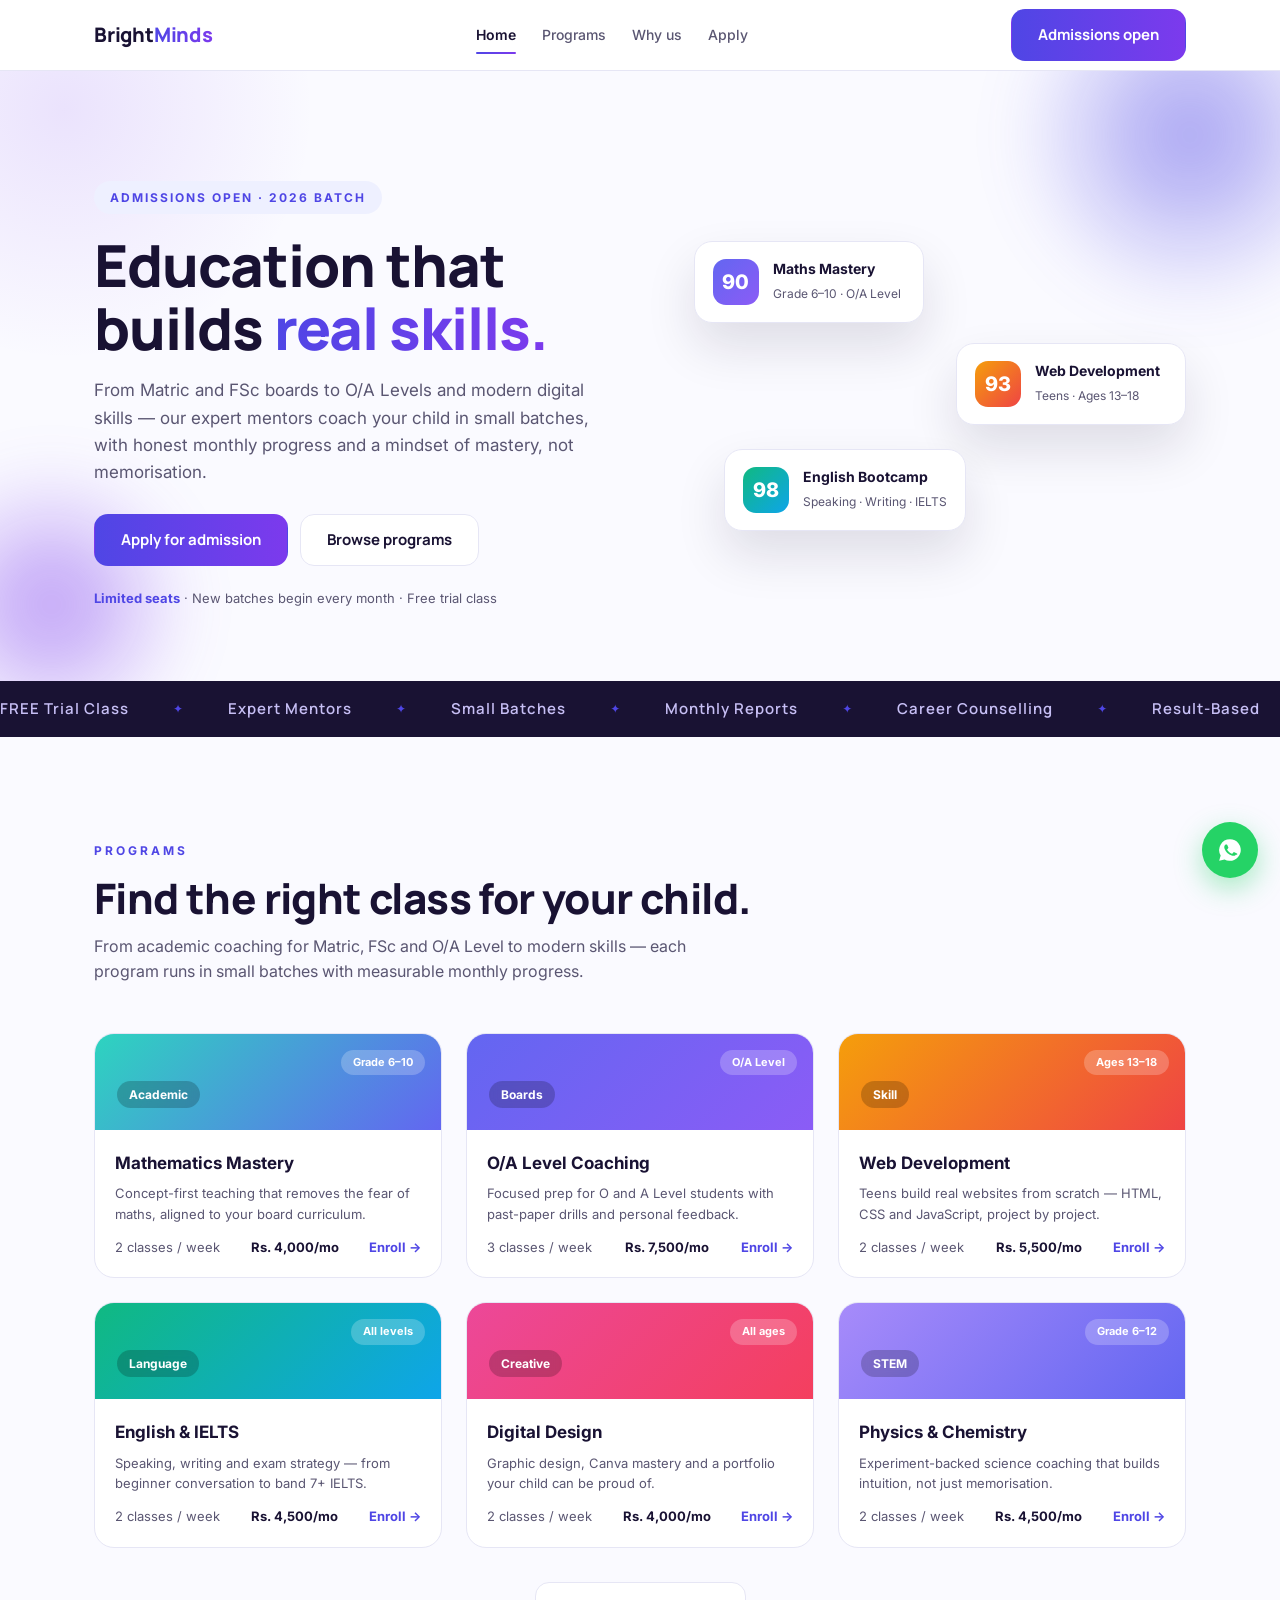
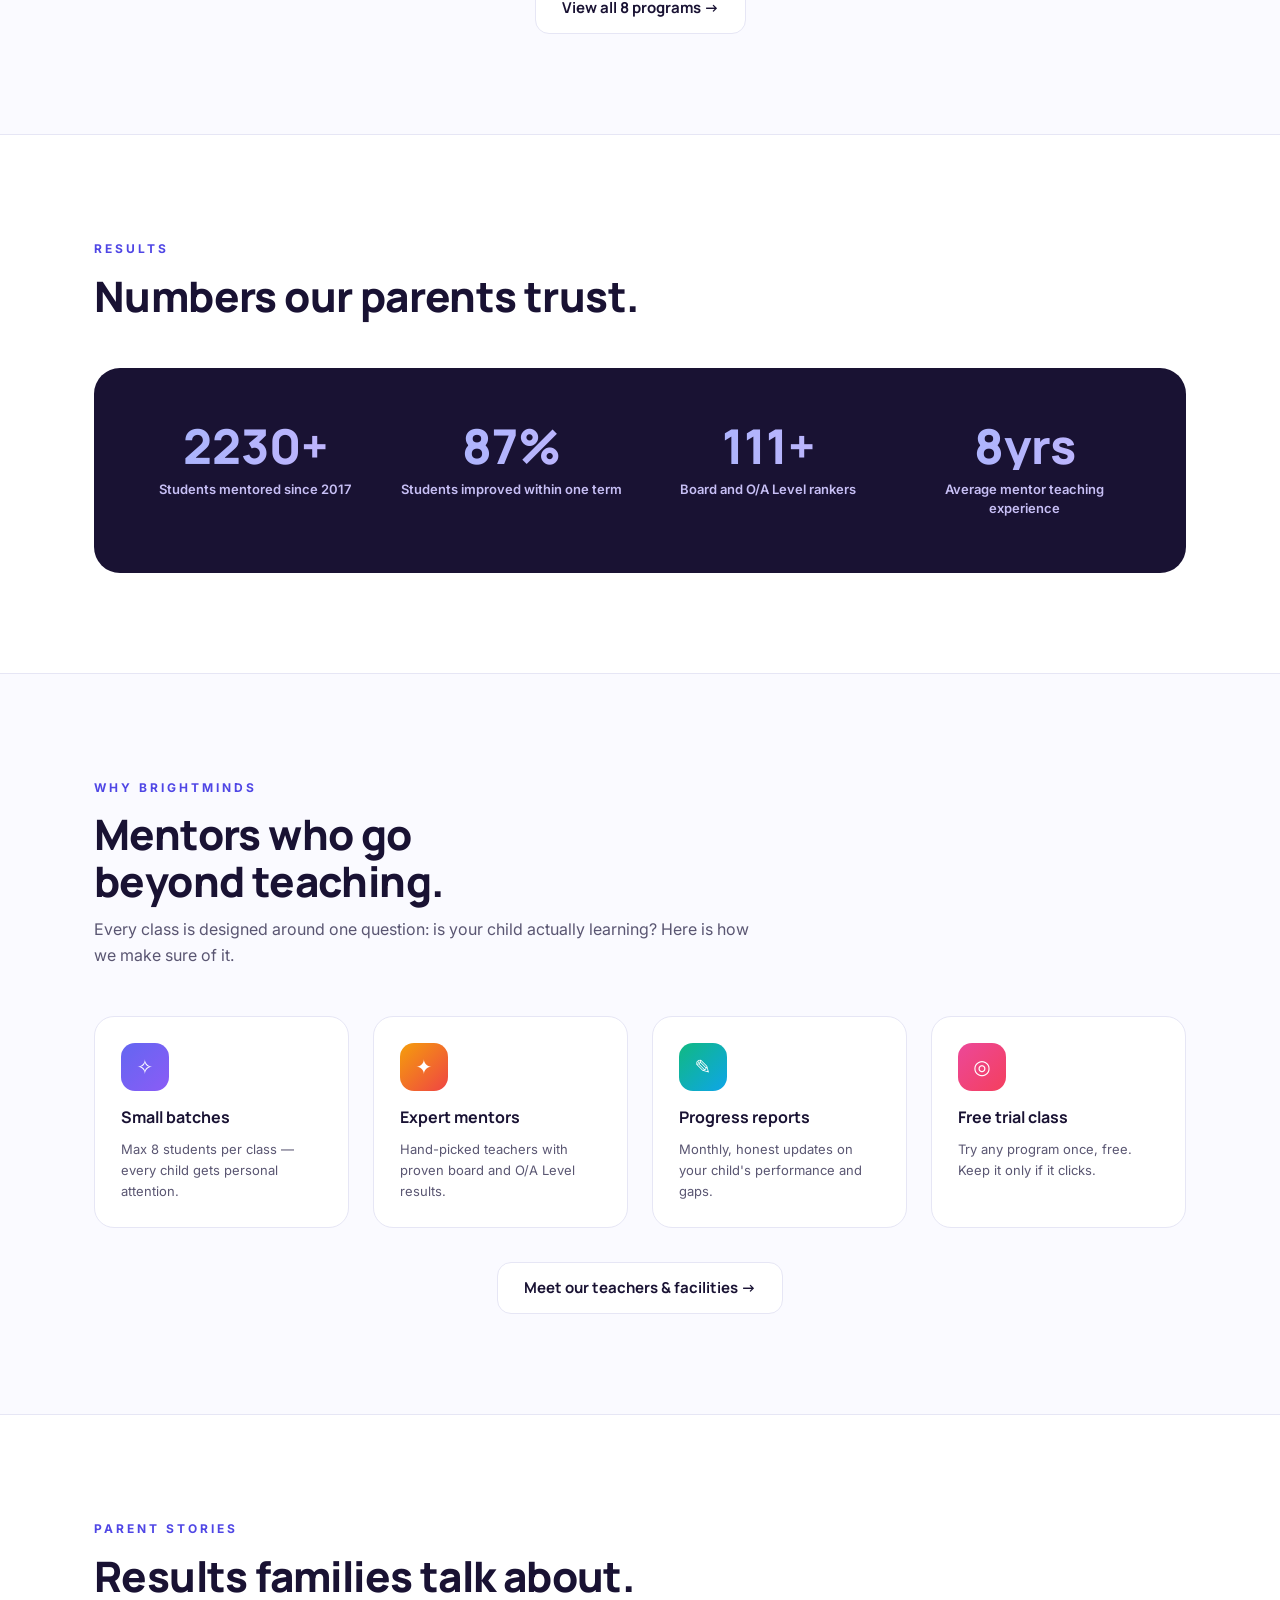
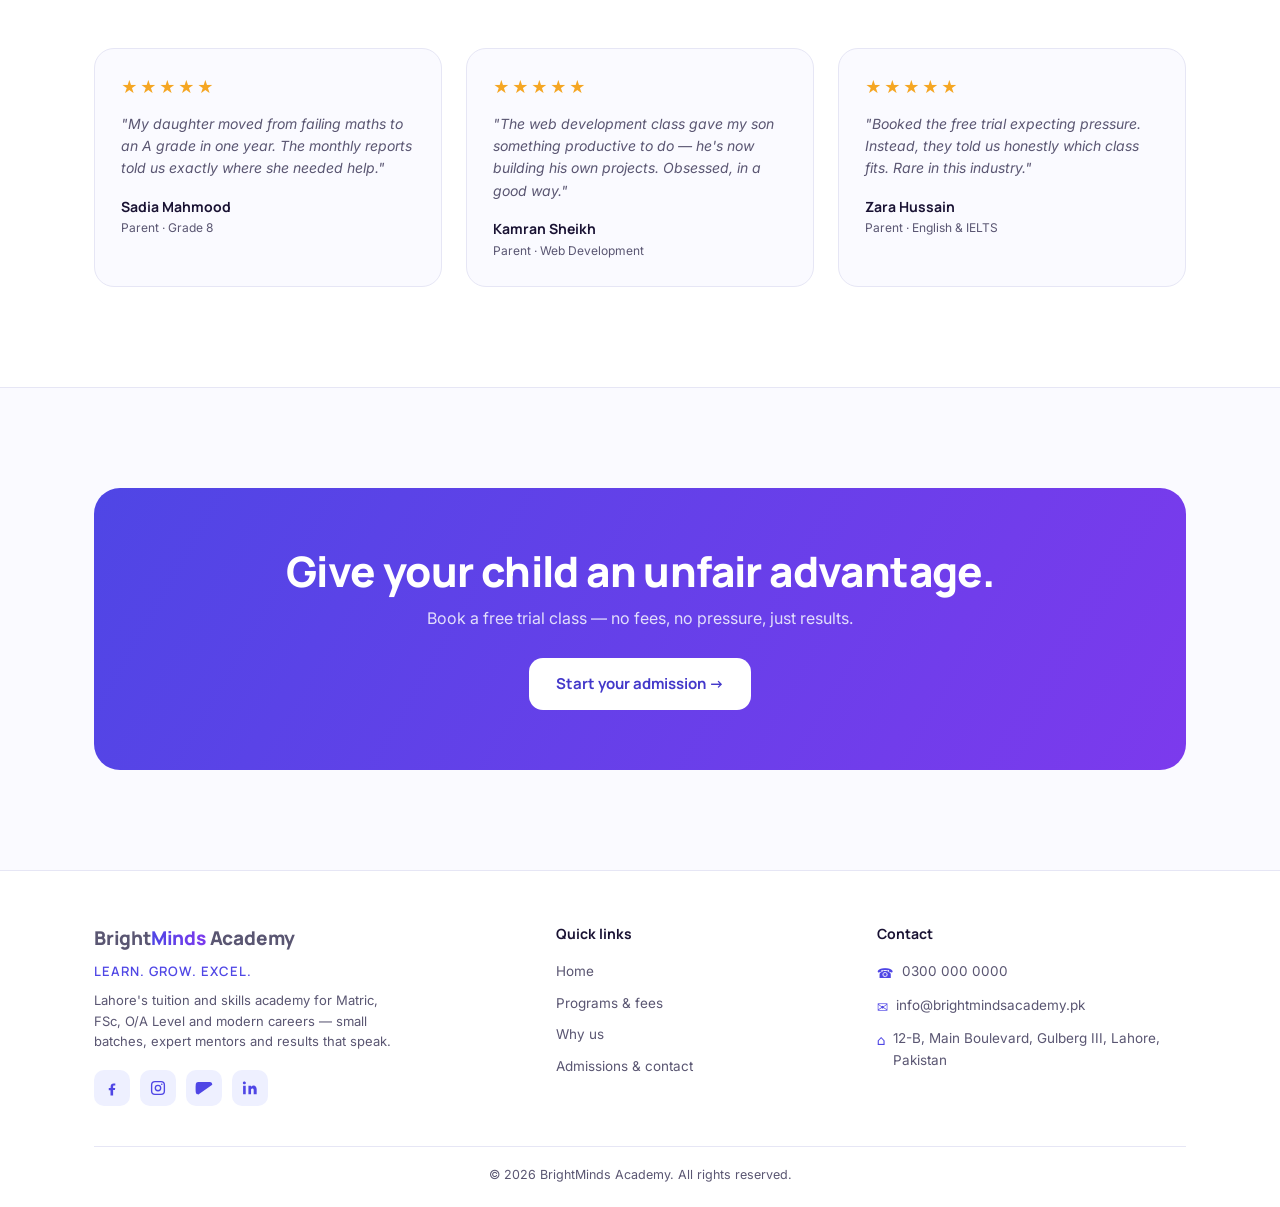
==== index.html @ 00cc15eb "BrightMinds Academy: production multi-page education academy website (HTML/CSS/JS)" ====
<!DOCTYPE html>
<html lang="en">
<head>
<meta charset="UTF-8" />
<meta name="viewport" content="width=device-width, initial-scale=1.0" />
<title>BrightMinds Academy — Coaching &amp; Skills Hub in Lahore | Learn. Grow. Excel.</title>
<meta name="description" content="BrightMinds Academy, Lahore — academic coaching (Matric, FSc, O/A Level), modern skills and language programs with expert mentors, small batches and real results." />
<link rel="preconnect" href="https://fonts.googleapis.com" />
<link rel="preconnect" href="https://fonts.gstatic.com" crossorigin />
<link href="https://fonts.googleapis.com/css2?family=Manrope:wght@500;600;700;800&family=Inter:wght@400;500;600&display=swap" rel="stylesheet" />
<link rel="stylesheet" href="css/style.css" />
</head>
<body>
<div class="sp" id="sp" aria-hidden="true"></div>
<a class="skip" href="#main">Skip to content</a>

<header>
  <div class="container nav">
    <a class="brand" href="index.html">Bright<em>Minds</em></a>
    <button class="nav-toggle" id="navToggle" aria-expanded="false" aria-controls="navLinks">
      <span class="bar"></span><span class="bar"></span><span class="bar"></span>
      <span class="sr-only">Toggle navigation menu</span>
    </button>
    <nav class="nav-links" id="navLinks" aria-label="Primary">
      <a href="index.html" aria-current="page">Home</a>
      <a href="programs.html">Programs</a>
      <a href="why-us.html">Why us</a>
      <a href="apply.html">Apply</a>
    </nav>
    <a class="btn btn-indigo" href="apply.html">Admissions open</a>
  </div>
</header>

<main id="main">
  <section class="hero">
    <div class="hero-fx" aria-hidden="true"><div class="orb o1"></div><div class="orb o2"></div></div>
    <div class="container hero-grid">
      <div>
        <span class="kicker rise" style="--d:.05s">Admissions open · 2026 batch</span>
        <h1 class="rise" style="--d:.15s">Education that builds <span>real skills.</span></h1>
        <p class="rise" style="--d:.25s">From Matric and FSc boards to O/A Levels and modern digital skills — our expert mentors coach your child in small batches, with honest monthly progress and a mindset of mastery, not memorisation.</p>
        <div class="hero-actions rise" style="--d:.35s">
          <a class="btn btn-indigo" href="apply.html">Apply for admission</a>
          <a class="btn btn-line" href="programs.html">Browse programs</a>
        </div>
        <div class="hero-note rise" style="--d:.45s"><b>Limited seats</b> · New batches begin every month · Free trial class</div>
      </div>
      <div class="hero-visual rise" style="--d:.2s" aria-hidden="true">
        <div class="course-pill cp1"><span class="cp-ic bg1" data-count="90">90</span><div><h4>Maths Mastery</h4><span>Grade 6–10 · O/A Level</span></div></div>
        <div class="course-pill cp2"><span class="cp-ic bg2" data-count="93">93</span><div><h4>Web Development</h4><span>Teens · Ages 13–18</span></div></div>
        <div class="course-pill cp3"><span class="cp-ic bg3" data-count="98">98</span><div><h4>English Bootcamp</h4><span>Speaking · Writing · IELTS</span></div></div>
      </div>
    </div>
  </section>

  <div class="marquee" aria-hidden="true">
    <div class="marquee-track">
      <span>FREE Trial Class</span><span>Expert Mentors</span><span>Small Batches</span><span>Monthly Reports</span><span>Career Counselling</span><span>Result-Based</span>
      <span>FREE Trial Class</span><span>Expert Mentors</span><span>Small Batches</span><span>Monthly Reports</span><span>Career Counselling</span><span>Result-Based</span>
    </div>
  </div>

  <section id="programs">
    <div class="container">
      <div class="sec-head reveal">
        <span class="kicker">Programs</span>
        <h2>Find the right class for your child.</h2>
        <p>From academic coaching for Matric, FSc and O/A Level to modern skills — each program runs in small batches with measurable monthly progress.</p>
      </div>
      <div class="course-grid">
        <article class="course reveal">
          <div class="course-art art-g"><span class="chip">Academic</span><span class="lvl">Grade 6–10</span></div>
          <div class="course-body"><h3>Mathematics Mastery</h3><p>Concept-first teaching that removes the fear of maths, aligned to your board curriculum.</p>
            <div class="course-meta"><span>2 classes / week</span><b>Rs. 4,000/mo</b><a class="enroll" href="apply.html">Enroll →</a></div></div>
        </article>
        <article class="course reveal">
          <div class="course-art art-i"><span class="chip">Boards</span><span class="lvl">O/A Level</span></div>
          <div class="course-body"><h3>O/A Level Coaching</h3><p>Focused prep for O and A Level students with past-paper drills and personal feedback.</p>
            <div class="course-meta"><span>3 classes / week</span><b>Rs. 7,500/mo</b><a class="enroll" href="apply.html">Enroll →</a></div></div>
        </article>
        <article class="course reveal">
          <div class="course-art art-j"><span class="chip">Skill</span><span class="lvl">Ages 13–18</span></div>
          <div class="course-body"><h3>Web Development</h3><p>Teens build real websites from scratch — HTML, CSS and JavaScript, project by project.</p>
            <div class="course-meta"><span>2 classes / week</span><b>Rs. 5,500/mo</b><a class="enroll" href="apply.html">Enroll →</a></div></div>
        </article>
        <article class="course reveal">
          <div class="course-art art-m"><span class="chip">Language</span><span class="lvl">All levels</span></div>
          <div class="course-body"><h3>English &amp; IELTS</h3><p>Speaking, writing and exam strategy — from beginner conversation to band 7+ IELTS.</p>
            <div class="course-meta"><span>2 classes / week</span><b>Rs. 4,500/mo</b><a class="enroll" href="apply.html">Enroll →</a></div></div>
        </article>
        <article class="course reveal">
          <div class="course-art art-d"><span class="chip">Creative</span><span class="lvl">All ages</span></div>
          <div class="course-body"><h3>Digital Design</h3><p>Graphic design, Canva mastery and a portfolio your child can be proud of.</p>
            <div class="course-meta"><span>2 classes / week</span><b>Rs. 4,000/mo</b><a class="enroll" href="apply.html">Enroll →</a></div></div>
        </article>
        <article class="course reveal">
          <div class="course-art art-f"><span class="chip">STEM</span><span class="lvl">Grade 6–12</span></div>
          <div class="course-body"><h3>Physics &amp; Chemistry</h3><p>Experiment-backed science coaching that builds intuition, not just memorisation.</p>
            <div class="course-meta"><span>2 classes / week</span><b>Rs. 4,500/mo</b><a class="enroll" href="apply.html">Enroll →</a></div></div>
        </article>
      </div>
      <p class="center reveal"><a class="btn btn-line" href="programs.html">View all 8 programs →</a></p>
    </div>
  </section>

  <section class="alt">
    <div class="container">
      <div class="sec-head reveal"><span class="kicker">Results</span><h2>Numbers our parents trust.</h2></div>
      <div class="stats stat-grid reveal">
        <div class="stat spot"><b data-count="2400" data-suffix="+">2,400+</b><span>Students mentored since 2017</span></div>
        <div class="stat spot"><b data-count="94" data-suffix="%">94%</b><span>Students improved within one term</span></div>
        <div class="stat spot"><b data-count="120" data-suffix="+">120+</b><span>Board and O/A Level rankers</span></div>
        <div class="stat spot"><b data-count="9" data-suffix="yrs">9yrs</b><span>Average mentor teaching experience</span></div>
      </div>
    </div>
  </section>

  <section id="why">
    <div class="container">
      <div class="sec-head reveal"><span class="kicker">Why BrightMinds</span><h2>Mentors who go beyond teaching.</h2><p>Every class is designed around one question: is your child actually learning? Here is how we make sure of it.</p></div>
      <div class="why-grid">
        <div class="why reveal"><span class="ic ic-i">✧</span><h3>Small batches</h3><p>Max 8 students per class — every child gets personal attention.</p></div>
        <div class="why reveal"><span class="ic ic-j">✦</span><h3>Expert mentors</h3><p>Hand-picked teachers with proven board and O/A Level results.</p></div>
        <div class="why reveal"><span class="ic ic-m">✎</span><h3>Progress reports</h3><p>Monthly, honest updates on your child's performance and gaps.</p></div>
        <div class="why reveal"><span class="ic ic-d">◎</span><h3>Free trial class</h3><p>Try any program once, free. Keep it only if it clicks.</p></div>
      </div>
      <p class="center reveal"><a class="btn btn-line" href="why-us.html">Meet our teachers &amp; facilities →</a></p>
    </div>
  </section>

  <section id="stories" class="alt">
    <div class="container">
      <div class="sec-head reveal"><span class="kicker">Parent stories</span><h2>Results families talk about.</h2></div>
      <div class="tst-grid">
        <div class="tst reveal"><div class="stars" aria-hidden="true">★★★★★</div><p>"My daughter moved from failing maths to an A grade in one year. The monthly reports told us exactly where she needed help."</p><div class="who">Sadia Mahmood<span>Parent · Grade 8</span></div></div>
        <div class="tst reveal"><div class="stars" aria-hidden="true">★★★★★</div><p>"The web development class gave my son something productive to do — he's now building his own projects. Obsessed, in a good way."</p><div class="who">Kamran Sheikh<span>Parent · Web Development</span></div></div>
        <div class="tst reveal"><div class="stars" aria-hidden="true">★★★★★</div><p>"Booked the free trial expecting pressure. Instead, they told us honestly which class fits. Rare in this industry."</p><div class="who">Zara Hussain<span>Parent · English &amp; IELTS</span></div></div>
      </div>
    </div>
  </section>

  <section id="admissions">
    <div class="container">
      <div class="cta-band reveal">
        <h2>Give your child an unfair advantage.</h2>
        <p>Book a free trial class — no fees, no pressure, just results.</p>
        <a class="btn" href="apply.html">Start your admission →</a>
      </div>
    </div>
  </section>
</main>

<footer>
  <div class="container">
    <div class="foot-grid">
      <div>
        <a class="brand" href="index.html">Bright<em>Minds</em> Academy</a>
        <p class="tagline">Learn. Grow. Excel.</p>
        <p class="foot-about">Lahore's tuition and skills academy for Matric, FSc, O/A Level and modern careers — small batches, expert mentors and results that speak.</p>
        <div class="socials">
          <a href="#" aria-label="BrightMinds Academy on Facebook"><svg width="18" height="18" viewBox="0 0 24 24" fill="currentColor" aria-hidden="true"><path d="M13.5 21.9v-7.2h2.4l.4-2.8h-2.8V10c0-.8.2-1.4 1.4-1.4h1.5V6.1c-.3 0-1.2-.1-2.3-.1-2.3 0-3.9 1.4-3.9 4v2.1H7.7v2.8h2.3v7.2z"/></svg></a>
          <a href="#" aria-label="BrightMinds Academy on Instagram"><svg width="18" height="18" viewBox="0 0 24 24" fill="none" stroke="currentColor" stroke-width="1.8" aria-hidden="true"><rect x="3.5" y="3.5" width="17" height="17" rx="4.5"/><circle cx="12" cy="12" r="3.6"/><circle cx="17" cy="7" r="1.1" fill="currentColor" stroke="none"/></svg></a>
          <a href="#" aria-label="BrightMinds Academy on YouTube"><svg width="18" height="18" viewBox="0 0 24 24" fill="currentColor" aria-hidden="true"><path d="M23 7.5s-.2-1.7-.9-2.4c-.9-.9-1.9-.9-2.4-1C16.5 4 12 4 12 4s-4.5 0-7.7.1c-.5.1-1.5.1-2.4 1C1.2 5.8 1 7.5 1 7.5S.8 9.5.8 11.5v1.9c0 2 .2 4 .2 4s.2 1.7.9 2.4c.9.9 2.1.9 2.6 1 1.9.2 7.5.2 7.5s4.5 0 7.7-.1c.5-.1 1.5-.1 2.4-1 .7-.7.9-2.4.9-2.4s.2-2 .2-4v-1.9c0-2-.2-4-.2-4zM9.8 15V8.4l6.2 3.3z"/></svg></a>
          <a href="#" aria-label="BrightMinds Academy on LinkedIn"><svg width="18" height="18" viewBox="0 0 24 24" fill="currentColor" aria-hidden="true"><path d="M20.4 20.4h-3.5v-5.6c0-1.3-.5-2.2-1.7-2.2-.9 0-1.4.6-1.7 1.2-.1.2-.1.5-.1.8v5.8H9.9V9h3.5v1.6c.5-.7 1.3-1.8 3.3-1.8 2.4 0 4.2 1.6 4.2 4.9v6.7zM4.5 3.3c-1.2 0-2 .8-2 1.9 0 1.1.8 1.9 2 1.9s2-.8 2-1.9c-.1-1.1-.9-1.9-2-1.9zM2.8 20.4h3.5V9H2.8z"/></svg></a>
        </div>
      </div>
      <div>
        <h4 class="foot-h">Quick links</h4>
        <ul class="foot-links">
          <li><a href="index.html">Home</a></li>
          <li><a href="programs.html">Programs &amp; fees</a></li>
          <li><a href="why-us.html">Why us</a></li>
          <li><a href="apply.html">Admissions &amp; contact</a></li>
        </ul>
      </div>
      <div>
        <h4 class="foot-h">Contact</h4>
        <ul class="foot-links">
          <li><span class="em" aria-hidden="true">☎</span><a href="tel:03000000000">0300 000 0000</a></li>
          <li><span class="em" aria-hidden="true">✉</span><a href="mailto:info@brightmindsacademy.pk">info@brightmindsacademy.pk</a></li>
          <li><span class="em" aria-hidden="true">⌂</span>12-B, Main Boulevard, Gulberg III, Lahore, Pakistan</li>
        </ul>
      </div>
    </div>
    <div class="foot-bar">© 2026 BrightMinds Academy. All rights reserved.</div>
  </div>
</footer>

<a class="wa" href="https://wa.me/923165661622" target="_blank" rel="noopener" aria-label="Chat with BrightMinds Academy on WhatsApp">
  <svg width="26" height="26" viewBox="0 0 24 24" fill="currentColor" aria-hidden="true"><path d="M12 2a10 10 0 0 0-8.6 15.1L2 22l5-1.3A10 10 0 1 0 12 2zm5.5 14.1c-.2.6-1.2 1.2-1.7 1.2-.5.1-1 .2-3.3-.7-2.8-1.1-4.6-4-4.7-4.2-.1-.2-1.1-1.5-1.1-2.9s.7-2 1-2.3c.2-.3.5-.3.7-.3h.5c.2 0 .4 0 .6.5l.9 2.1c.1.2.1.4 0 .6l-.5.7-.4.4c-.1.1-.3.3-.1.6.2.3.8 1.3 1.7 2.1 1.2 1.1 2.2 1.4 2.5 1.5.3.2.5.1.7-.1l1-1.2c.2-.3.4-.2.7-.1l2 1c.3.1.5.2.6.3.1.1.1.8-.1 1.3z"/></svg>
</a>

<script src="js/main.js"></script>
</body>
</html>
---- css/style.css ----
:root{
  --indigo:#4F46E5;--indigo-dark:#4338CA;--violet:#7C3AED;--soft:#EEF0FF;--pastel:#F4F6FF;--pastel2:#FBF0FF;
  --ink:#191233;--muted:#5A5672;--bg:#FAFAFF;--card:#fff;--line:#E6E6F5;
  --sans:"Manrope",system-ui,sans-serif;--body:"Inter",system-ui,sans-serif;
}
*{margin:0;padding:0;box-sizing:border-box}
html{scroll-behavior:smooth}
body{font-family:var(--body);background:var(--bg);color:var(--ink);line-height:1.6;-webkit-font-smoothing:antialiased}
::selection{background:var(--indigo);color:#fff}
a{color:inherit}
.container{max-width:1140px;margin:0 auto;padding:0 24px}
.sr-only{position:absolute;width:1px;height:1px;padding:0;margin:-1px;overflow:hidden;clip:rect(0,0,0,0);white-space:nowrap;border:0}
.skip{position:absolute;left:-999px;top:0;background:var(--indigo);color:#fff;padding:12px 20px;z-index:200;border-radius:0 0 12px 0;font-weight:600}
.skip:focus{left:0}

header{position:sticky;top:0;z-index:100;background:rgba(255,255,255,.9);backdrop-filter:blur(14px);border-bottom:1px solid var(--line)}
.nav{display:flex;align-items:center;justify-content:space-between;height:70px;gap:20px}
.brand{font-family:var(--sans);font-weight:800;font-size:20px;text-decoration:none;letter-spacing:-.2px;white-space:nowrap}
.brand em{font-style:normal;background:linear-gradient(90deg,var(--indigo),var(--violet));-webkit-background-clip:text;background-clip:text;color:transparent}
.nav-links{display:flex;gap:26px;align-items:center}
.nav-links a{text-decoration:none;font-size:14px;font-weight:500;color:var(--muted);position:relative;padding:6px 0}
.nav-links a:hover{color:var(--ink)}
.nav-links a[aria-current="page"]{color:var(--ink);font-weight:600}
.nav-links a[aria-current="page"]::after{content:"";position:absolute;left:0;right:0;bottom:-2px;height:2px;border-radius:2px;background:linear-gradient(90deg,var(--indigo),var(--violet))}
.nav-toggle{display:none;background:none;border:0;width:42px;height:42px;flex-direction:column;align-items:center;justify-content:center;gap:5px;cursor:pointer;border-radius:10px;flex:none}
.nav-toggle .bar{width:20px;height:2px;background:var(--ink);border-radius:2px;transition:transform .2s,opacity .2s}
body.nav-open .nav-toggle .bar:nth-child(1){transform:translateY(7px) rotate(45deg)}
body.nav-open .nav-toggle .bar:nth-child(2){opacity:0}
body.nav-open .nav-toggle .bar:nth-child(3){transform:translateY(-7px) rotate(-45deg)}

.btn{display:inline-flex;align-items:center;gap:8px;padding:13px 26px;border-radius:14px;font-weight:700;font-size:15px;text-decoration:none;border:1px solid transparent;cursor:pointer;font-family:var(--sans);transition:transform .15s,box-shadow .2s,background .2s}
.btn:active{transform:scale(.97)}
.btn-indigo{background:linear-gradient(90deg,var(--indigo),var(--violet));color:#fff}
.btn-indigo:hover{box-shadow:0 12px 30px rgba(79,70,229,.35)}
.btn-line{border-color:var(--line);background:#fff;color:var(--ink)}
.btn-line:hover{border-color:var(--indigo)}
.center{text-align:center;margin-top:34px}

.hero{padding:clamp(64px,9vw,110px) 0 72px;position:relative;overflow:hidden}
.hero::before{content:"";position:absolute;width:46vmax;height:46vmax;left:-18vmax;top:-20vmax;border-radius:50%;background:radial-gradient(circle,rgba(124,58,237,.12),transparent 60%);pointer-events:none}
.hero-grid{display:grid;grid-template-columns:1.05fr .95fr;gap:56px;align-items:center;position:relative;z-index:2}
.hero .kicker{display:inline-block;font-size:12px;font-weight:700;letter-spacing:2px;text-transform:uppercase;color:var(--indigo);background:var(--soft);padding:7px 16px;border-radius:999px;margin-bottom:20px}
.hero h1{font-family:var(--sans);font-weight:800;font-size:clamp(38px,5.4vw,58px);line-height:1.08;letter-spacing:-1px;margin-bottom:18px;text-wrap:balance}
.hero h1 span{background:linear-gradient(90deg,var(--indigo),var(--violet));-webkit-background-clip:text;background-clip:text;color:transparent}
.hero p{color:var(--muted);max-width:520px;margin-bottom:28px;font-size:17px}
.hero-actions{display:flex;gap:12px;flex-wrap:wrap}
.hero-note{margin-top:22px;font-size:13px;color:var(--muted)}
.hero-note b{color:var(--indigo)}

.hero-visual{position:relative;height:340px}
.course-pill{position:absolute;background:#fff;border:1px solid var(--line);border-radius:18px;padding:16px 18px;box-shadow:0 24px 50px rgba(25,18,51,.12);display:flex;align-items:center;gap:14px;min-width:230px}
.course-pill .cp-ic{width:46px;height:46px;flex:none;border-radius:13px;display:flex;align-items:center;justify-content:center;font-size:20px;font-weight:800;color:#fff}
.course-pill h4{font-size:14px;font-weight:700}
.course-pill span{font-size:12px;color:var(--muted)}
.cp1{top:16px;left:0;animation:float 6s ease-in-out infinite}
.cp2{top:118px;right:0;animation:float 7s ease-in-out .6s infinite}
.cp3{top:224px;left:30px;animation:float 6.5s ease-in-out 1.2s infinite}
@keyframes float{0%,100%{transform:translateY(0)}50%{transform:translateY(-10px)}}
.bg1{background:linear-gradient(135deg,#6366F1,#8B5CF6)}.bg2{background:linear-gradient(135deg,#F59E0B,#EF4444)}.bg3{background:linear-gradient(135deg,#10B981,#0EA5E9)}

.page-hero{padding:clamp(56px,7vw,92px) 0 52px;position:relative;overflow:hidden;background:radial-gradient(620px 300px at 10% 0%,rgba(124,58,237,.09),transparent 60%),radial-gradient(520px 320px at 92% 8%,rgba(79,70,229,.09),transparent 60%)}
.crumb{font-size:12px;letter-spacing:2px;text-transform:uppercase;font-weight:700;color:var(--indigo);display:flex;flex-wrap:wrap;gap:8px;align-items:center}
.crumb a{color:var(--muted);text-decoration:none}
.crumb a:hover{color:var(--indigo)}
.crumb b{font-weight:700;color:var(--indigo)}
.crumb span::before{content:"/";margin:0 6px;color:var(--line);font-weight:400}
.page-hero h1{font-family:var(--sans);font-weight:800;font-size:clamp(34px,5vw,50px);letter-spacing:-1px;line-height:1.12;margin:14px 0 16px;text-wrap:balance}
.page-hero p{color:var(--muted);max-width:660px;font-size:17px}

.marquee{overflow:hidden;background:var(--ink);color:#fff;padding:16px 0;position:relative;z-index:3}
.marquee-track{display:flex;gap:44px;width:max-content;animation:scroll 26s linear infinite}
.marquee span{font-family:var(--sans);font-weight:600;font-size:15px;letter-spacing:1px;display:inline-flex;align-items:center;gap:44px;white-space:nowrap;color:#C7BFF5}
.marquee span::after{content:"✦";color:var(--indigo);font-size:12px}
@keyframes scroll{to{transform:translateX(-50%)}}

.sp{position:fixed;top:0;left:0;height:3px;width:0;z-index:999;background:linear-gradient(90deg,var(--indigo),var(--violet));box-shadow:0 0 12px rgba(79,70,229,.55)}
.hero-fx{position:absolute;inset:0;pointer-events:none;will-change:transform}
.orb{position:absolute;border-radius:50%;filter:blur(30px);opacity:.5}
.hero-fx .orb.o1{width:30vmax;height:30vmax;right:-8vmax;top:-10vmax;background:radial-gradient(circle,var(--indigo),transparent 65%);animation:bob 12s ease-in-out infinite}
.hero-fx .orb.o2{width:24vmax;height:24vmax;left:-8vmax;bottom:-6vmax;background:radial-gradient(circle,var(--violet),transparent 65%);animation:bob 10s ease-in-out 2s infinite}
@keyframes bob{0%,100%{transform:translateY(0)}50%{transform:translateY(-16px)}}
.spot{position:relative}
.spot::before{content:"";position:absolute;inset:0;border-radius:inherit;pointer-events:none;opacity:0;transition:opacity .3s;background:radial-gradient(340px circle at var(--mx,50%) var(--my,50%),rgba(79,70,229,.75),transparent 45%);z-index:1}
.spot:hover::before{opacity:.1}
.hero .rise{opacity:0;animation:rise .7s cubic-bezier(.22,1,.36,1) forwards;animation-delay:var(--d,0s)}
.page-hero .rise{opacity:0;animation:rise .7s cubic-bezier(.22,1,.36,1) forwards;animation-delay:var(--d,0s)}
@keyframes rise{from{opacity:0;transform:translateY(26px)}to{opacity:1;transform:none}}

section{padding:clamp(64px,8vw,100px) 0}
.sec-head{max-width:660px;margin-bottom:48px}
.sec-head .kicker{font-size:12px;font-weight:700;letter-spacing:3px;text-transform:uppercase;color:var(--indigo)}
.sec-head h2{font-family:var(--sans);font-weight:800;font-size:clamp(30px,4vw,42px);letter-spacing:-.6px;line-height:1.12;margin-top:12px;text-wrap:balance}
.sec-head p{color:var(--muted);margin-top:12px}
.sec-center{margin-left:auto;margin-right:auto;text-align:center}

.course-grid{display:grid;grid-template-columns:repeat(3,1fr);gap:24px}
.course{background:#fff;border:1px solid var(--line);border-radius:20px;overflow:hidden;transition:transform .2s,box-shadow .2s}
.course:hover{transform:translateY(-5px);box-shadow:0 24px 48px rgba(25,18,51,.1)}
.course-art{height:96px;padding:22px;color:#fff;display:flex;align-items:flex-end;position:relative}
.course-art .lvl{position:absolute;top:16px;right:16px;font-size:11px;font-weight:700;background:rgba(255,255,255,.22);padding:4px 12px;border-radius:999px}
.course-art .chip{font-size:12px;font-weight:700;background:rgba(0,0,0,.2);padding:4px 12px;border-radius:999px;backdrop-filter:blur(4px)}
.art-i{background:linear-gradient(135deg,#6366F1,#8B5CF6)}.art-j{background:linear-gradient(135deg,#F59E0B,#EF4444)}
.art-m{background:linear-gradient(135deg,#10B981,#0EA5E9)}.art-d{background:linear-gradient(135deg,#EC4899,#F43F5E)}
.art-g{background:linear-gradient(135deg,#2DD4BF,#6366F1)}.art-f{background:linear-gradient(135deg,#A78BFA,#6366F1)}
.art-e{background:linear-gradient(135deg,#34D399,#22D3EE)}.art-c{background:linear-gradient(135deg,#F59E0B,#8B5CF6)}
.course-body{padding:20px}
.course-body h3{font-size:17px;margin-bottom:6px}
.course-body p{font-size:13px;color:var(--muted);margin-bottom:12px}
.course-meta{display:flex;justify-content:space-between;align-items:center;font-size:13px;color:var(--muted);gap:8px;flex-wrap:wrap}
.course-meta b{color:var(--ink)}
.course-meta .enroll{color:var(--indigo);font-weight:700;text-decoration:none}
.course-meta .enroll:hover{text-decoration:underline}

.fee-note{display:flex;gap:14px;align-items:flex-start;background:var(--soft);border:1px solid #DCDEFB;border-radius:16px;padding:20px 22px;margin-top:30px}
.fee-note .ic{width:40px;height:40px;flex:none;border-radius:12px;background:linear-gradient(135deg,var(--indigo),var(--violet));color:#fff;display:flex;align-items:center;justify-content:center;font-size:18px}
.fee-note h4{font-size:15px;margin-bottom:4px;font-family:var(--sans)}
.fee-note p{font-size:13.5px;color:var(--muted)}

.why-grid{display:grid;grid-template-columns:repeat(4,1fr);gap:24px}
.why{background:#fff;border:1px solid var(--line);border-radius:20px;padding:26px}
.why .ic{width:48px;height:48px;display:flex;align-items:center;justify-content:center;border-radius:14px;font-size:20px;margin-bottom:14px;color:#fff}
.why h3{font-size:16px;margin-bottom:8px;font-family:var(--sans);font-weight:700}
.why p{font-size:13px;color:var(--muted)}
.ic-i{background:linear-gradient(135deg,#6366F1,#8B5CF6)}.ic-j{background:linear-gradient(135deg,#F59E0B,#EF4444)}
.ic-m{background:linear-gradient(135deg,#10B981,#0EA5E9)}.ic-d{background:linear-gradient(135deg,#EC4899,#F43F5E)}
.ic-e{background:linear-gradient(135deg,#34D399,#22D3EE)}.ic-c{background:linear-gradient(135deg,#F59E0B,#8B5CF6)}

.stats{display:grid;grid-template-columns:repeat(4,1fr);gap:26px;text-align:center;background:var(--ink);border-radius:26px;padding:clamp(34px,5vw,54px) clamp(20px,4vw,46px);color:#fff}
.stat b{display:block;font-family:var(--sans);font-weight:800;font-size:clamp(32px,4.4vw,48px);background:linear-gradient(90deg,#A5B4FC,#C4B5FD);-webkit-background-clip:text;background-clip:text;color:transparent;line-height:1}
.stat span{color:#C7BFF5;font-size:13px;font-weight:600;display:block;margin-top:10px;line-height:1.5}

.alt{background:#fff;border-top:1px solid var(--line);border-bottom:1px solid var(--line)}
.tst-grid{display:grid;grid-template-columns:repeat(3,1fr);gap:24px}
.tst{background:var(--bg);border:1px solid var(--line);border-radius:20px;padding:26px}
.tst .stars{color:#F5A623;margin-bottom:12px;letter-spacing:2px}
.tst p{font-size:14px;color:var(--muted);font-style:italic}
.tst .who{margin-top:16px;font-size:14px;font-weight:700;font-family:var(--sans)}
.tst .who span{display:block;font-weight:400;color:var(--muted);font-size:12px;font-family:var(--body)}

.cta-band{background:linear-gradient(120deg,var(--indigo),var(--violet));border-radius:26px;color:#fff;padding:clamp(36px,5vw,60px);text-align:center}
.cta-band h2{font-family:var(--sans);font-weight:800;font-size:clamp(28px,4vw,42px);letter-spacing:-.6px;line-height:1.1}
.cta-band p{color:#E2DEFC;margin:12px 0 26px}
.cta-band .btn{background:#fff;color:var(--indigo-dark)}

.foot-grid{display:grid;grid-template-columns:1.5fr 1fr 1.1fr;gap:40px;padding:52px 0 40px}
footer{background:#fff;border-top:1px solid var(--line);color:var(--muted);font-size:14px}
footer .brand{display:inline-block;font-size:19px;margin-bottom:8px}
.foot-about{font-size:13px;max-width:300px;margin-top:8px}
.tagline{font-family:var(--sans);font-weight:600;color:var(--indigo);font-size:13px;letter-spacing:1px;text-transform:uppercase}
.foot-h{font-family:var(--sans);font-size:14px;font-weight:700;color:var(--ink);margin-bottom:16px}
.foot-links{list-style:none;display:flex;flex-direction:column;gap:10px}
.foot-links a{text-decoration:none;color:var(--muted);font-size:13.5px}
.foot-links a:hover{color:var(--indigo)}
.foot-links li{font-size:13.5px;display:flex;gap:8px;align-items:flex-start}
.foot-links .em{color:var(--indigo);flex:none;margin-top:2px}
.socials{display:flex;gap:10px;margin-top:18px}
.socials a{width:36px;height:36px;border-radius:10px;background:var(--soft);display:flex;align-items:center;justify-content:center;color:var(--indigo);text-decoration:none;transition:transform .15s,background .2s}
.socials a:hover{transform:translateY(-3px);background:#E0E4FF}
.foot-bar{border-top:1px solid var(--line);padding:18px 0 22px;text-align:center;font-size:12.5px}

.wa{position:fixed;right:22px;bottom:22px;z-index:150;width:56px;height:56px;border-radius:50%;background:#25D366;display:flex;align-items:center;justify-content:center;color:#fff;box-shadow:0 10px 28px rgba(37,211,102,.4);text-decoration:none;transition:transform .2s}
.wa:hover{transform:scale(1.08)}

.principle-grid{display:grid;grid-template-columns:repeat(2,1fr);gap:24px}
.principle{background:#fff;border:1px solid var(--line);border-radius:20px;padding:26px;display:flex;gap:16px;align-items:flex-start}
.principle .num{width:42px;height:42px;flex:none;border-radius:12px;background:linear-gradient(135deg,var(--indigo),var(--violet));color:#fff;font-family:var(--sans);font-weight:800;display:flex;align-items:center;justify-content:center}
.principle h3{font-size:16px;margin-bottom:6px;font-family:var(--sans)}
.principle p{font-size:13.5px;color:var(--muted)}

.mentor-grid{display:grid;grid-template-columns:repeat(3,1fr);gap:24px}
.mentor{background:#fff;border:1px solid var(--line);border-radius:20px;padding:30px 26px;text-align:center}
.avatar{width:78px;height:78px;border-radius:50%;margin:0 auto 16px;display:flex;align-items:center;justify-content:center;color:#fff;font-weight:800;font-size:26px;font-family:var(--sans);box-shadow:0 12px 26px rgba(79,70,229,.22)}
.av1{background:linear-gradient(135deg,#6366F1,#8B5CF6)}.av2{background:linear-gradient(135deg,#F59E0B,#EF4444)}
.av3{background:linear-gradient(135deg,#10B981,#0EA5E9)}.av4{background:linear-gradient(135deg,#EC4899,#F43F5E)}
.av5{background:linear-gradient(135deg,#2DD4BF,#6366F1)}.av6{background:linear-gradient(135deg,#F59E0B,#8B5CF6)}
.mentor .role{font-size:11px;color:var(--indigo);font-weight:700;text-transform:uppercase;letter-spacing:1.5px}
.mentor h3{font-size:17px;font-family:var(--sans);margin:6px 0 4px}
.mentor .cred{font-size:12.5px;color:var(--muted);margin-top:6px}
.mentor .subj{display:inline-block;margin-top:12px;font-size:12px;font-weight:600;color:var(--indigo-dark);background:var(--soft);padding:5px 14px;border-radius:999px}

.gal-grid{display:grid;grid-template-columns:repeat(3,1fr);gap:24px}
.fac{background:#fff;border:1px solid var(--line);border-radius:20px;overflow:hidden;transition:transform .2s,box-shadow .2s}
.fac:hover{transform:translateY(-5px);box-shadow:0 24px 48px rgba(25,18,51,.1)}
.browser{display:flex;align-items:center;gap:6px;padding:11px 14px;background:#fff;border-bottom:1px solid var(--line)}
.browser i{width:8px;height:8px;border-radius:50%}
.browser .r{background:#FF5F57}.browser .y{background:#FEBC2E}.browser .g{background:#28C840}
.browser em{flex:1;margin:0 10px;height:20px;background:var(--soft);border-radius:8px;font-style:normal;font-size:9px;color:var(--muted);display:flex;align-items:center;padding:0 10px;overflow:hidden;white-space:nowrap}
.shot{height:180px;position:relative;overflow:hidden}
.fac-body{padding:18px 20px 20px;border-top:1px solid var(--line)}
.fac-body h3{font-size:15px;margin-bottom:4px;font-family:var(--sans)}
.fac-body p{font-size:12.5px;color:var(--muted)}
.sh1{background:linear-gradient(135deg,#E8EBFF,#DDD6FF)}
.sh2{background:linear-gradient(135deg,#1E1B4B,#312E81)}
.sh3{background:linear-gradient(135deg,#CFFAFE,#A7F3D0)}
.sh4{background:linear-gradient(135deg,#FEF3C7,#FDE68A)}
.sh5{background:linear-gradient(135deg,#D1FAE5,#A7F3D0)}
.sh6{background:linear-gradient(135deg,#FCE7F3,#E9D5FF)}
.scene{position:absolute;inset:0;padding:20px;display:flex;flex-direction:column;justify-content:flex-end;gap:12px}
.lines{display:flex;flex-direction:column;gap:8px}
.lines i{display:block;height:9px;border-radius:6px;background:rgba(19,14,64,.14)}
.lines i:nth-child(2){width:74%}
.lines i:nth-child(3){width:90%}
.board{height:92px;background:linear-gradient(135deg,#312E81,#4338CA);border-radius:14px;position:relative;box-shadow:0 8px 20px rgba(49,46,129,.35)}
.board .chalk{position:absolute;left:14px;background:rgba(255,255,255,.85);height:8px;border-radius:6px}
.board .chalk:nth-child(1){top:22px;width:56%}
.board .chalk:nth-child(2){top:40px;width:38%}
.board .chalk:nth-child(3){top:58px;width:48%}
.monitors{display:grid;grid-template-columns:repeat(4,1fr);gap:12px}
.monitors i{height:48px;border-radius:10px;background:rgba(255,255,255,.1);border:1px solid rgba(255,255,255,.26);display:flex;align-items:center;justify-content:center}
.monitors i::after{content:"";width:16px;height:10px;background:rgba(165,180,252,.95);border-radius:3px}
.flasks{display:flex;gap:14px;align-items:flex-end;justify-content:center;height:100%}
.flask{width:34px;height:44px;background:rgba(255,255,255,.88);border-radius:0 0 16px 16px;position:relative}
.flask::before{content:"";position:absolute;top:-8px;left:50%;transform:translateX(-50%);width:8px;height:10px;background:rgba(255,255,255,.88);border-radius:3px 3px 0 0}
.flask::after{content:"";position:absolute;left:7px;right:7px;top:12px;height:18px;border-radius:6px}
.f1::after{background:linear-gradient(180deg,#22D3EE,#0EA5E9)}
.f2::after{background:linear-gradient(180deg,#FBBF24,#F59E0B);height:24px}
.f3::after{background:linear-gradient(180deg,#EC4899,#BE185D)}
.books{display:flex;gap:9px;align-items:flex-end;height:100%}
.books i{width:20px;border-radius:4px 4px 0 0}
.b1{height:56px;background:#818CF8}.b2{height:40px;background:#F59E0B}.b3{height:64px;background:#34D399}.b4{height:46px;background:#EC4899}
.rug{display:flex;flex-direction:column;gap:7px;height:100%;justify-content:flex-end}
.rug i{display:block;height:9px;border-radius:6px;background:rgba(5,150,105,.28)}
.rug i:nth-child(2){width:70%;align-self:center}
.rug i:nth-child(3){width:85%;align-self:center}
.seats{display:flex;gap:12px;align-items:flex-end;justify-content:center;height:100%}
.seat{width:46px;height:32px;background:rgba(124,58,237,.22);border-radius:12px 12px 16px 16px;border:1px solid rgba(124,58,237,.35)}
.seat.s2{height:26px;opacity:.8}
.seat.s3{height:30px}
.table{height:40px;background:linear-gradient(135deg,#4F46E5,#7C3AED);border-radius:10px;margin-top:14px;box-shadow:0 8px 18px rgba(79,70,229,.3)}

.steps{display:grid;grid-template-columns:repeat(3,1fr);gap:24px}
.scard{background:#fff;border:1px solid var(--line);border-radius:20px;padding:28px;position:relative}
.snum{width:46px;height:46px;border-radius:13px;background:linear-gradient(135deg,var(--indigo),var(--violet));color:#fff;font-family:var(--sans);font-weight:800;font-size:17px;display:flex;align-items:center;justify-content:center;margin-bottom:16px;box-shadow:0 10px 22px rgba(79,70,229,.25)}
.scard h3{font-size:17px;margin-bottom:8px;font-family:var(--sans)}
.scard p{font-size:13.5px;color:var(--muted)}

.dual{display:grid;grid-template-columns:1.5fr 1fr;gap:40px;align-items:start}
.form-wrap{background:#fff;border:1px solid var(--line);border-radius:24px;padding:clamp(24px,4vw,38px)}
.form-wrap h2{font-family:var(--sans);font-weight:800;font-size:clamp(24px,3vw,30px);letter-spacing:-.4px;margin-bottom:6px}
.form-wrap .form-sub{font-size:14px;color:var(--muted);margin-bottom:24px}
.form-grid{display:grid;grid-template-columns:1fr 1fr;gap:18px}
.field{display:flex;flex-direction:column;gap:6px}
.field.full{grid-column:1/-1}
.field label{font-size:13px;font-weight:700;font-family:var(--sans)}
.field input,.field select,.field textarea{padding:12px 14px;border:1px solid var(--line);border-radius:12px;background:#fff;font-family:var(--body);font-size:14px;color:var(--ink);transition:border-color .15s,box-shadow .15s}
.field input:focus,.field select:focus,.field textarea:focus{outline:none;border-color:var(--indigo);box-shadow:0 0 0 3px rgba(79,70,229,.15)}
.form-hint{font-size:12px;color:var(--muted)}
.form-actions{display:flex;align-items:center;gap:16px;flex-wrap:wrap;margin-top:22px}
.form-actions small{font-size:12px;color:var(--muted);max-width:280px}
.info-grid{display:grid;grid-template-columns:1fr;gap:18px}
.info{background:#fff;border:1px solid var(--line);border-radius:18px;padding:22px;display:flex;gap:14px;align-items:flex-start}
.info .ic{width:44px;height:44px;flex:none;border-radius:12px;color:#fff;display:flex;align-items:center;justify-content:center;font-size:18px}
.info h3{font-size:15px;margin-bottom:3px;font-family:var(--sans)}
.info p{font-size:13px;color:var(--muted)}

.faq{max-width:780px;margin:0 auto}
.faq details{background:#fff;border:1px solid var(--line);border-radius:16px;padding:0 22px;margin-bottom:14px}
.faq summary{padding:18px 0;font-weight:700;font-family:var(--sans);cursor:pointer;list-style:none;display:flex;justify-content:space-between;align-items:center;gap:14px;font-size:15px}
.faq summary::-webkit-details-marker{display:none}
.faq summary:hover{color:var(--indigo)}
.faq summary::after{content:"+";color:var(--indigo);font-size:22px;font-weight:600;line-height:1;flex:none}
.faq details[open] summary::after{content:"–"}
.faq p{padding-bottom:20px;color:var(--muted);font-size:14px;max-width:640px}

.reveal{opacity:0;transform:translateY(20px);transition:opacity .6s ease,transform .6s ease}
.reveal.in{opacity:1;transform:none}
:focus-visible{outline:3px solid var(--indigo);outline-offset:2px;border-radius:4px}

@media (prefers-reduced-motion:reduce){
  html{scroll-behavior:auto}
  .marquee-track,.course-pill,.orb{animation:none !important}
  .reveal{opacity:1;transform:none;transition:none}
  .hero .rise,.page-hero .rise{opacity:1;transform:none;animation:none}
  .hero-fx{transform:none !important}
  .spot::before{display:none}
}

@media(max-width:960px){
  .hero-grid{grid-template-columns:1fr}
  .hero-visual{height:300px;margin-top:10px}
  .course-grid,.why-grid,.tst-grid,.mentor-grid,.gal-grid{grid-template-columns:1fr 1fr}
  .steps{grid-template-columns:1fr 1fr}
  .stats{grid-template-columns:1fr 1fr}
  .foot-grid{grid-template-columns:1fr 1fr;gap:32px}
  .dual{grid-template-columns:1fr}
  .nav-links{position:fixed;top:70px;left:0;right:0;margin:0;background:#fff;flex-direction:column;align-items:flex-start;gap:4px;padding:12px 24px 22px;border-bottom:1px solid var(--line);display:none;box-shadow:0 18px 30px rgba(25,18,51,.08);z-index:99}
  body.nav-open .nav-links{display:flex}
  .nav-links a{padding:12px 0;font-size:16px;width:100%}
  .nav-links a[aria-current="page"]::after{display:none}
  .nav-toggle{display:flex}
}
@media(max-width:600px){
  .course-grid,.why-grid,.tst-grid,.mentor-grid,.gal-grid,.principle-grid,.steps{grid-template-columns:1fr}
  .foot-grid{grid-template-columns:1fr}
  .form-grid{grid-template-columns:1fr}
  .course-pill{min-width:200px;left:0 !important;right:auto !important}
  .stats{gap:22px}
}
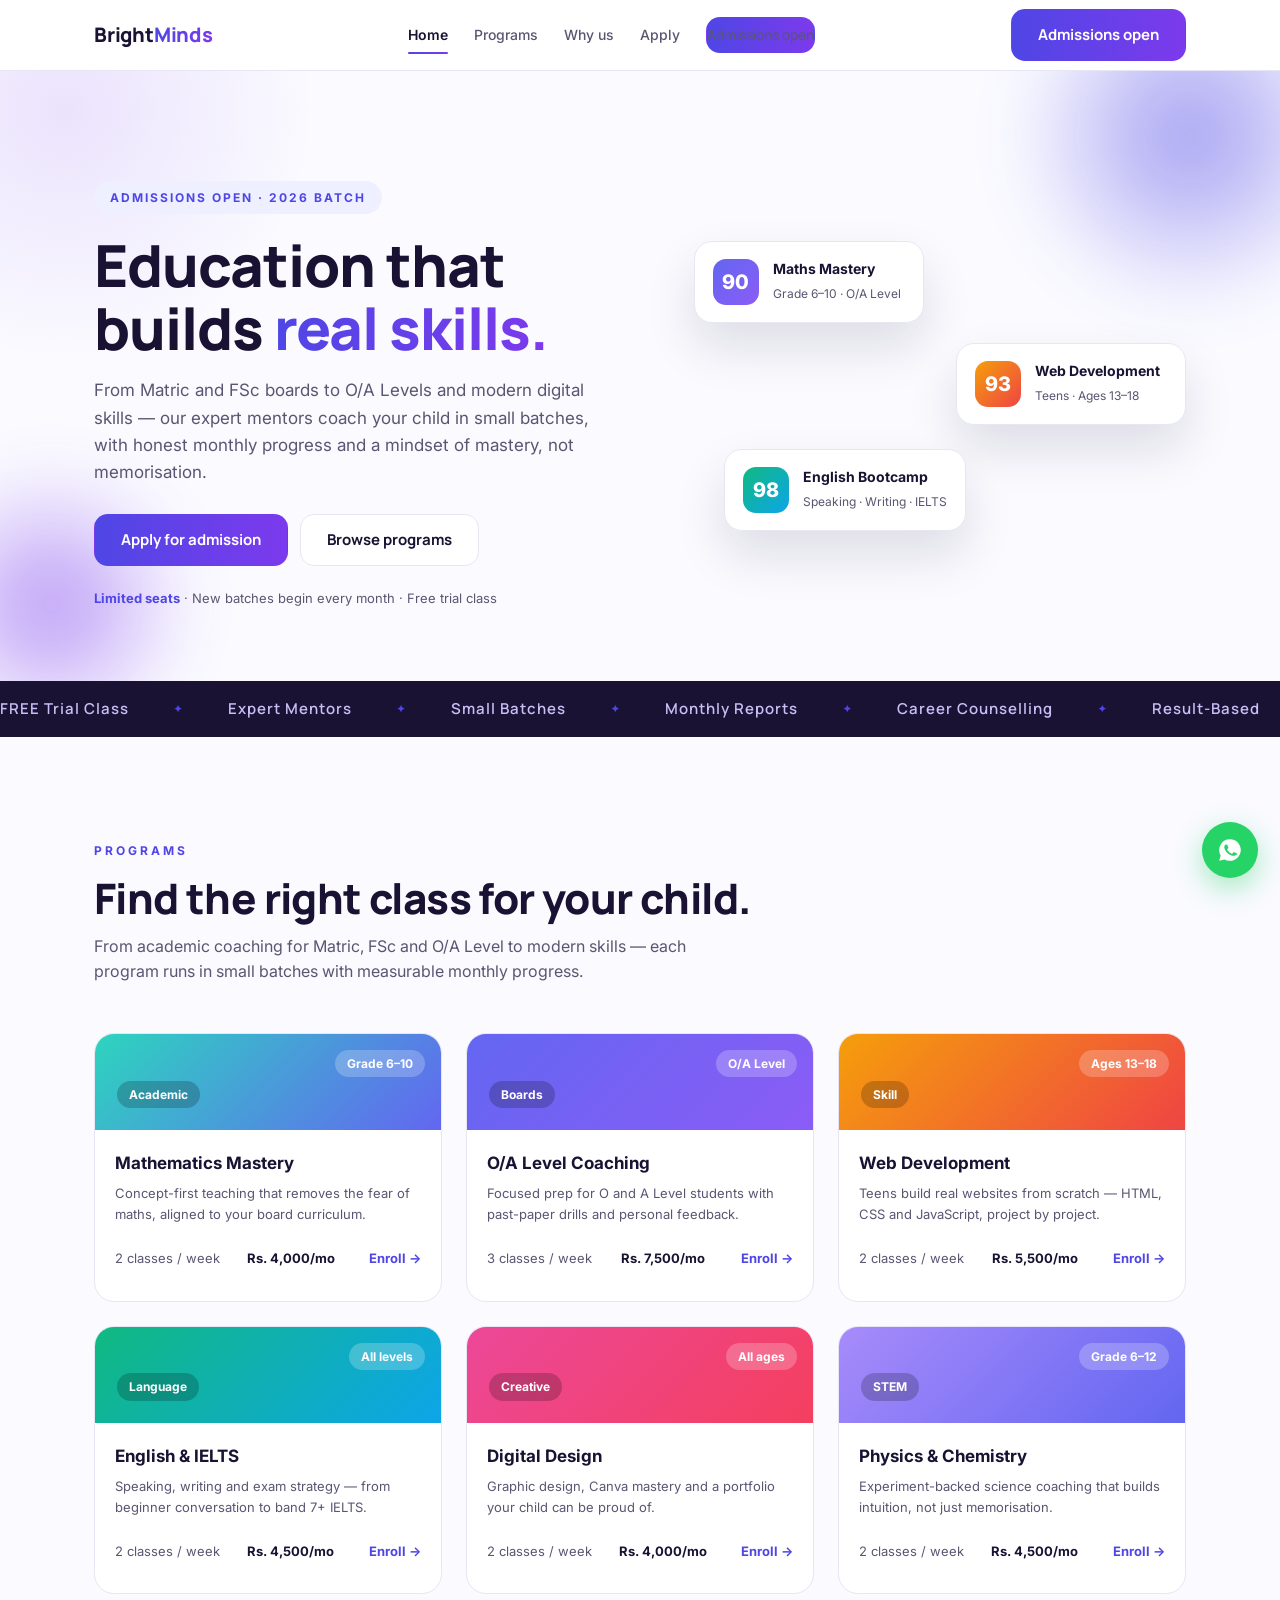
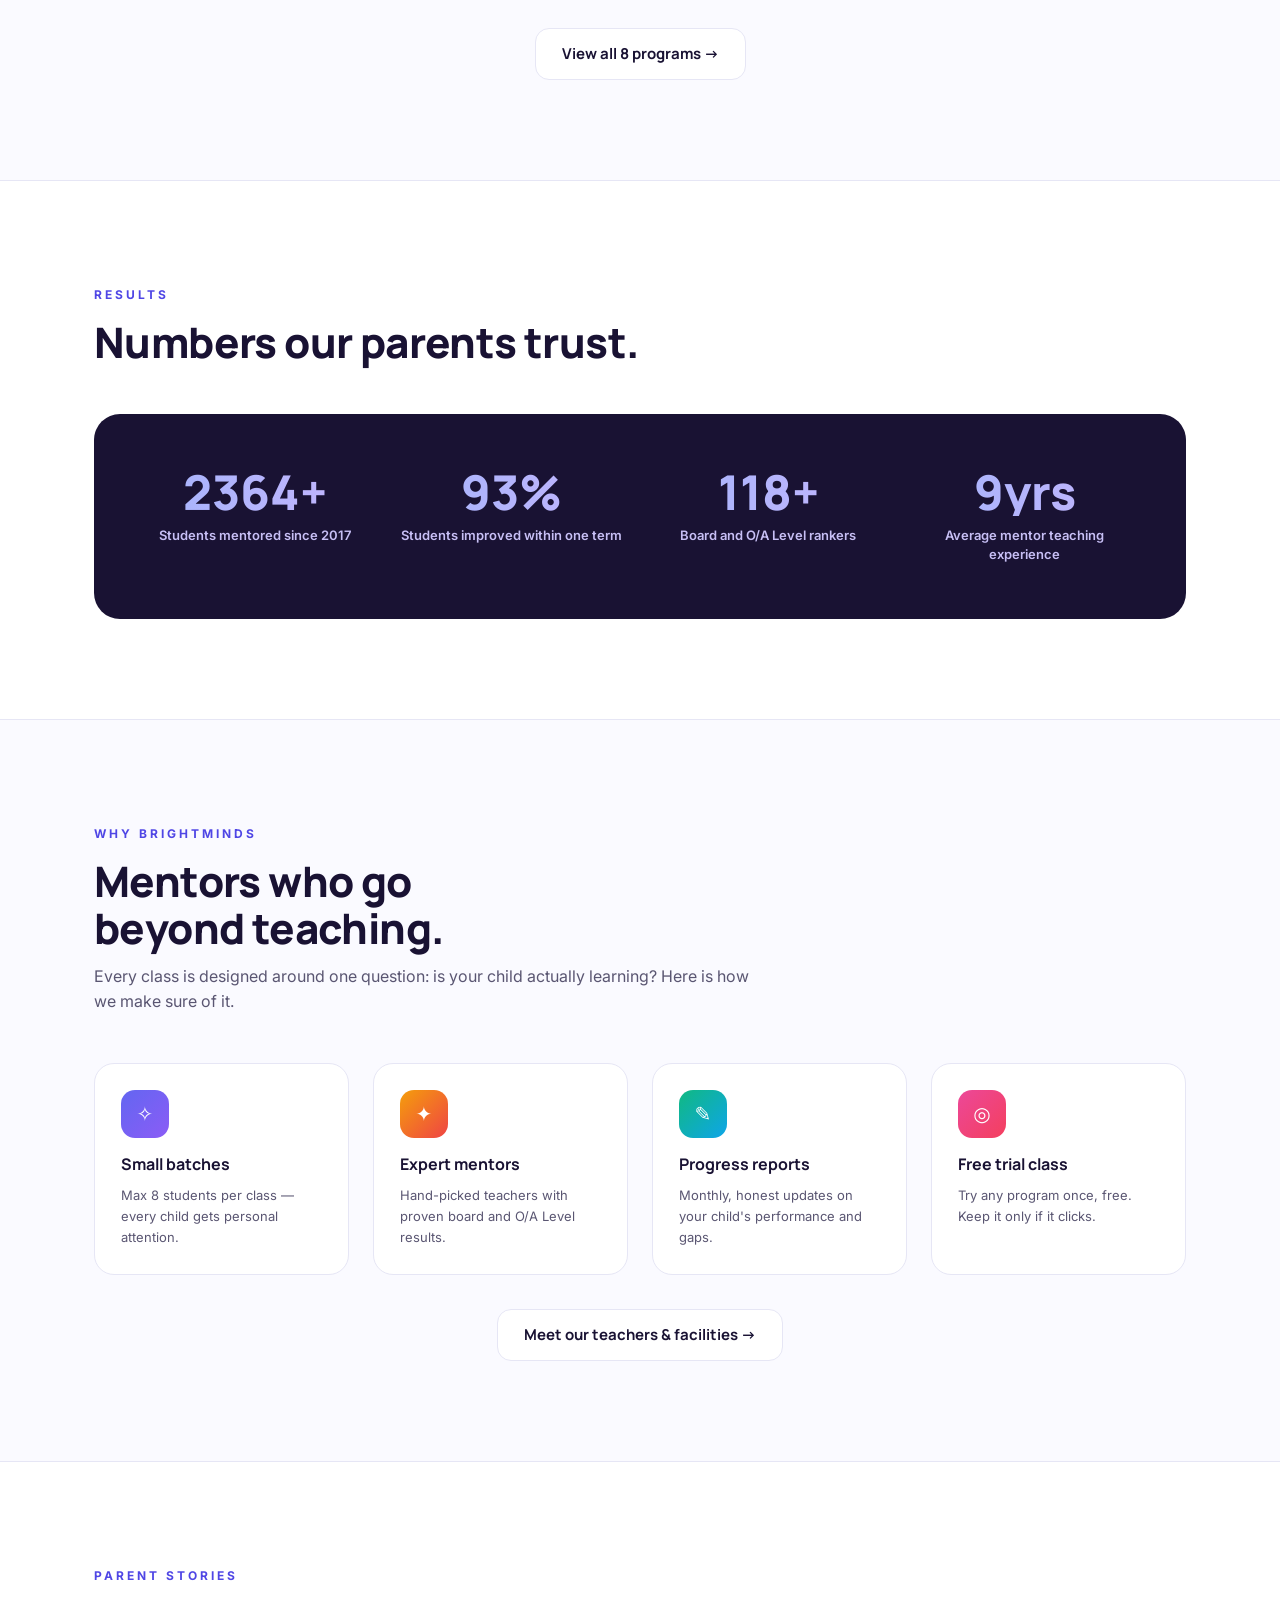
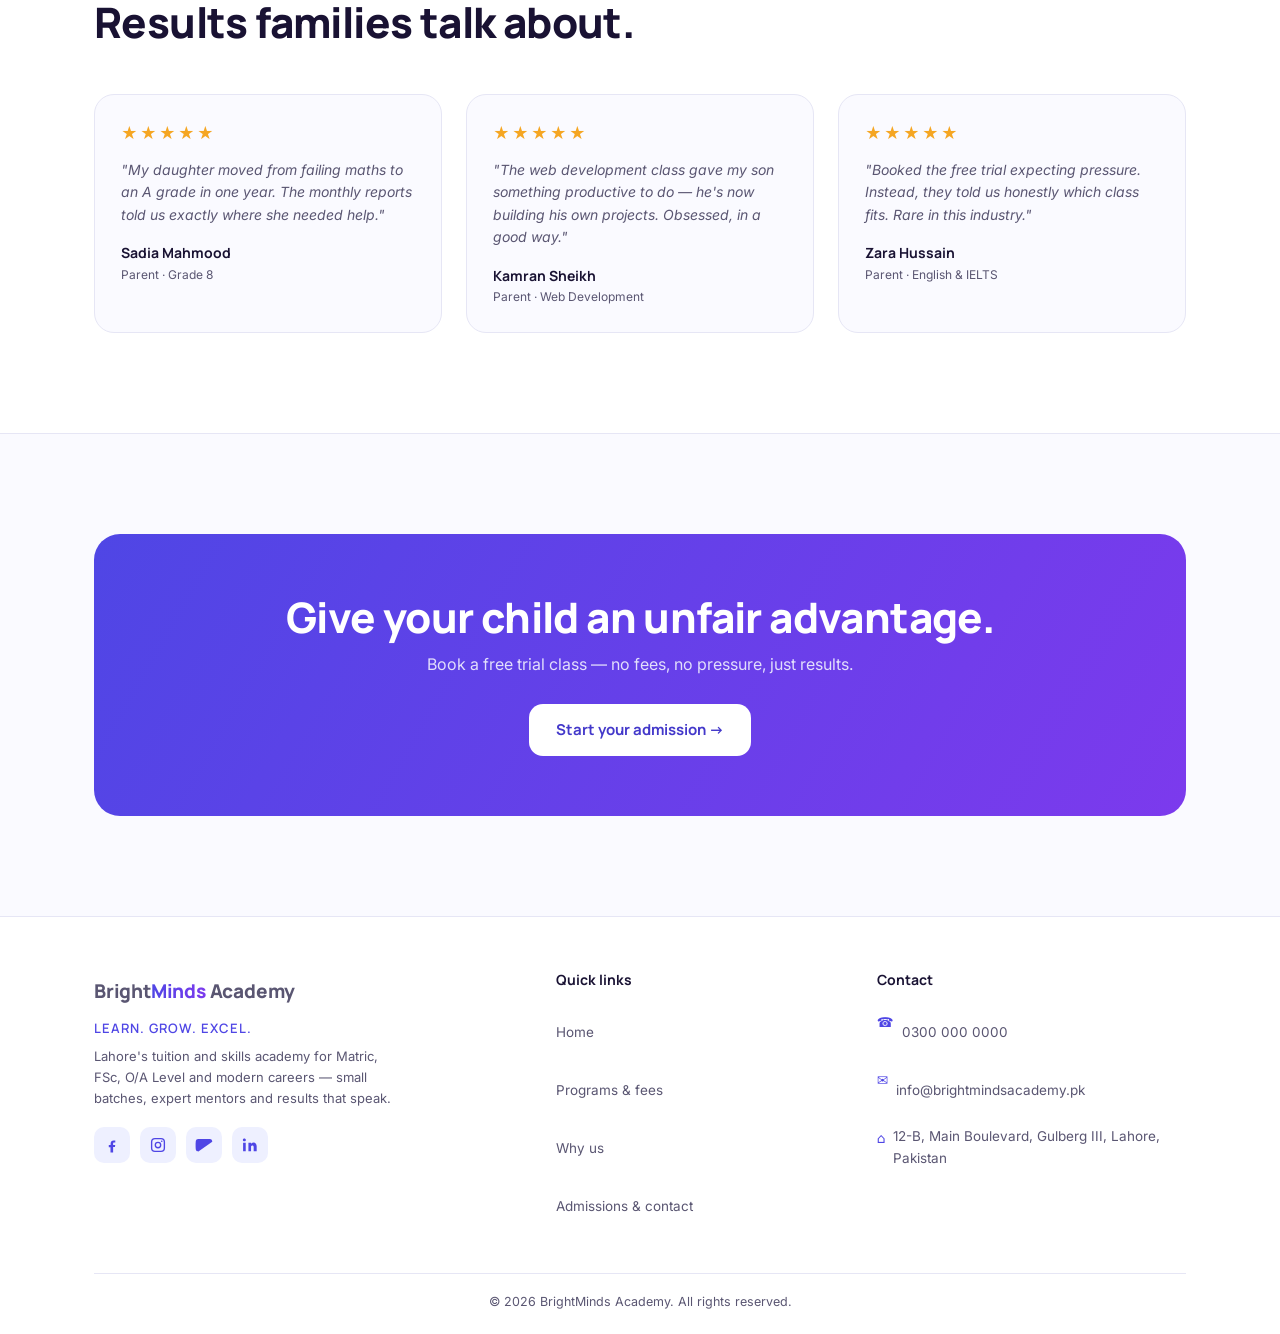
==== commit 4497f058: "Fix mobile header overflow, footer + enroll tap targets" ====
--- a/index.html
+++ b/index.html
@@ -26,6 +26,7 @@
       <a href="programs.html">Programs</a>
       <a href="why-us.html">Why us</a>
       <a href="apply.html">Apply</a>
+          <a class="btn btn-indigo" href="apply.html">Admissions open</a>
     </nav>
     <a class="btn btn-indigo" href="apply.html">Admissions open</a>
   </div>
--- a/css/style.css
+++ b/css/style.css
@@ -15,14 +15,14 @@
 
 header{position:sticky;top:0;z-index:100;background:rgba(255,255,255,.9);backdrop-filter:blur(14px);border-bottom:1px solid var(--line)}
 .nav{display:flex;align-items:center;justify-content:space-between;height:70px;gap:20px}
-.brand{font-family:var(--sans);font-weight:800;font-size:20px;text-decoration:none;letter-spacing:-.2px;white-space:nowrap}
+.brand{font-family:var(--sans);font-weight:800;font-size:20px;text-decoration:none;letter-spacing:-.2px;white-space:nowrap;display:inline-block;padding:11px 0;line-height:1.3}
 .brand em{font-style:normal;background:linear-gradient(90deg,var(--indigo),var(--violet));-webkit-background-clip:text;background-clip:text;color:transparent}
 .nav-links{display:flex;gap:26px;align-items:center}
 .nav-links a{text-decoration:none;font-size:14px;font-weight:500;color:var(--muted);position:relative;padding:6px 0}
 .nav-links a:hover{color:var(--ink)}
 .nav-links a[aria-current="page"]{color:var(--ink);font-weight:600}
 .nav-links a[aria-current="page"]::after{content:"";position:absolute;left:0;right:0;bottom:-2px;height:2px;border-radius:2px;background:linear-gradient(90deg,var(--indigo),var(--violet))}
-.nav-toggle{display:none;background:none;border:0;width:42px;height:42px;flex-direction:column;align-items:center;justify-content:center;gap:5px;cursor:pointer;border-radius:10px;flex:none}
+.nav-toggle{display:none;background:none;border:0;width:46px;height:46px;flex-direction:column;align-items:center;justify-content:center;gap:5px;cursor:pointer;border-radius:10px;flex:none}
 .nav-toggle .bar{width:20px;height:2px;background:var(--ink);border-radius:2px;transition:transform .2s,opacity .2s}
 body.nav-open .nav-toggle .bar:nth-child(1){transform:translateY(7px) rotate(45deg)}
 body.nav-open .nav-toggle .bar:nth-child(2){opacity:0}
@@ -97,7 +97,7 @@
 .course{background:#fff;border:1px solid var(--line);border-radius:20px;overflow:hidden;transition:transform .2s,box-shadow .2s}
 .course:hover{transform:translateY(-5px);box-shadow:0 24px 48px rgba(25,18,51,.1)}
 .course-art{height:96px;padding:22px;color:#fff;display:flex;align-items:flex-end;position:relative}
-.course-art .lvl{position:absolute;top:16px;right:16px;font-size:11px;font-weight:700;background:rgba(255,255,255,.22);padding:4px 12px;border-radius:999px}
+.course-art .lvl{position:absolute;top:16px;right:16px;font-size:12px;font-weight:700;background:rgba(255,255,255,.22);padding:4px 12px;border-radius:999px}
 .course-art .chip{font-size:12px;font-weight:700;background:rgba(0,0,0,.2);padding:4px 12px;border-radius:999px;backdrop-filter:blur(4px)}
 .art-i{background:linear-gradient(135deg,#6366F1,#8B5CF6)}.art-j{background:linear-gradient(135deg,#F59E0B,#EF4444)}
 .art-m{background:linear-gradient(135deg,#10B981,#0EA5E9)}.art-d{background:linear-gradient(135deg,#EC4899,#F43F5E)}
@@ -108,7 +108,7 @@
 .course-body p{font-size:13px;color:var(--muted);margin-bottom:12px}
 .course-meta{display:flex;justify-content:space-between;align-items:center;font-size:13px;color:var(--muted);gap:8px;flex-wrap:wrap}
 .course-meta b{color:var(--ink)}
-.course-meta .enroll{color:var(--indigo);font-weight:700;text-decoration:none}
+.course-meta .enroll{color:var(--indigo);font-weight:700;text-decoration:none;display:inline-flex;align-items:center;min-height:44px;padding:0 8px;margin-right:-8px}
 .course-meta .enroll:hover{text-decoration:underline}
 
 .fee-note{display:flex;gap:14px;align-items:flex-start;background:var(--soft);border:1px solid #DCDEFB;border-radius:16px;padding:20px 22px;margin-top:30px}
@@ -144,14 +144,14 @@
 
 .foot-grid{display:grid;grid-template-columns:1.5fr 1fr 1.1fr;gap:40px;padding:52px 0 40px}
 footer{background:#fff;border-top:1px solid var(--line);color:var(--muted);font-size:14px}
-footer .brand{display:inline-block;font-size:19px;margin-bottom:8px}
+footer .brand{display:inline-block;font-size:19px;margin-bottom:4px;padding:10px 0;line-height:1.3}
 .foot-about{font-size:13px;max-width:300px;margin-top:8px}
 .tagline{font-family:var(--sans);font-weight:600;color:var(--indigo);font-size:13px;letter-spacing:1px;text-transform:uppercase}
-.foot-h{font-family:var(--sans);font-size:14px;font-weight:700;color:var(--ink);margin-bottom:16px}
-.foot-links{list-style:none;display:flex;flex-direction:column;gap:10px}
-.foot-links a{text-decoration:none;color:var(--muted);font-size:13.5px}
+.foot-h{font-family:var(--sans);font-size:14px;font-weight:700;color:var(--ink);margin-bottom:14px}
+.foot-links{list-style:none;display:flex;flex-direction:column;gap:4px}
+.foot-links a{text-decoration:none;color:var(--muted);font-size:13.5px;display:inline-flex;align-items:center;min-height:44px}
 .foot-links a:hover{color:var(--indigo)}
-.foot-links li{font-size:13.5px;display:flex;gap:8px;align-items:flex-start}
+.foot-links li{font-size:13.5px;display:flex;gap:8px;align-items:flex-start;padding:5px 0}
 .foot-links .em{color:var(--indigo);flex:none;margin-top:2px}
 .socials{display:flex;gap:10px;margin-top:18px}
 .socials a{width:36px;height:36px;border-radius:10px;background:var(--soft);display:flex;align-items:center;justify-content:center;color:var(--indigo);text-decoration:none;transition:transform .15s,background .2s}
@@ -173,7 +173,7 @@
 .av1{background:linear-gradient(135deg,#6366F1,#8B5CF6)}.av2{background:linear-gradient(135deg,#F59E0B,#EF4444)}
 .av3{background:linear-gradient(135deg,#10B981,#0EA5E9)}.av4{background:linear-gradient(135deg,#EC4899,#F43F5E)}
 .av5{background:linear-gradient(135deg,#2DD4BF,#6366F1)}.av6{background:linear-gradient(135deg,#F59E0B,#8B5CF6)}
-.mentor .role{font-size:11px;color:var(--indigo);font-weight:700;text-transform:uppercase;letter-spacing:1.5px}
+.mentor .role{font-size:12px;color:var(--indigo);font-weight:700;text-transform:uppercase;letter-spacing:1.5px}
 .mentor h3{font-size:17px;font-family:var(--sans);margin:6px 0 4px}
 .mentor .cred{font-size:12.5px;color:var(--muted);margin-top:6px}
 .mentor .subj{display:inline-block;margin-top:12px;font-size:12px;font-weight:600;color:var(--indigo-dark);background:var(--soft);padding:5px 14px;border-radius:999px}
@@ -283,9 +283,10 @@
   .stats{grid-template-columns:1fr 1fr}
   .foot-grid{grid-template-columns:1fr 1fr;gap:32px}
   .dual{grid-template-columns:1fr}
-  .nav-links{position:fixed;top:70px;left:0;right:0;margin:0;background:#fff;flex-direction:column;align-items:flex-start;gap:4px;padding:12px 24px 22px;border-bottom:1px solid var(--line);display:none;box-shadow:0 18px 30px rgba(25,18,51,.08);z-index:99}
+  .nav-links{position:fixed;top:70px;left:0;right:0;margin:0;background:#fff;flex-direction:column;align-items:flex-start;gap:4px;padding:12px 24px 24px;border-bottom:1px solid var(--line);display:none;box-shadow:0 18px 30px rgba(25,18,51,.08);z-index:99}
   body.nav-open .nav-links{display:flex}
   .nav-links a{padding:12px 0;font-size:16px;width:100%}
+  .nav-links .btn{width:100%;justify-content:center;margin-top:12px}
   .nav-links a[aria-current="page"]::after{display:none}
   .nav-toggle{display:flex}
 }
@@ -295,4 +296,5 @@
   .form-grid{grid-template-columns:1fr}
   .course-pill{min-width:200px;left:0 !important;right:auto !important}
   .stats{gap:22px}
+  .nav>.btn-indigo{display:none}
 }
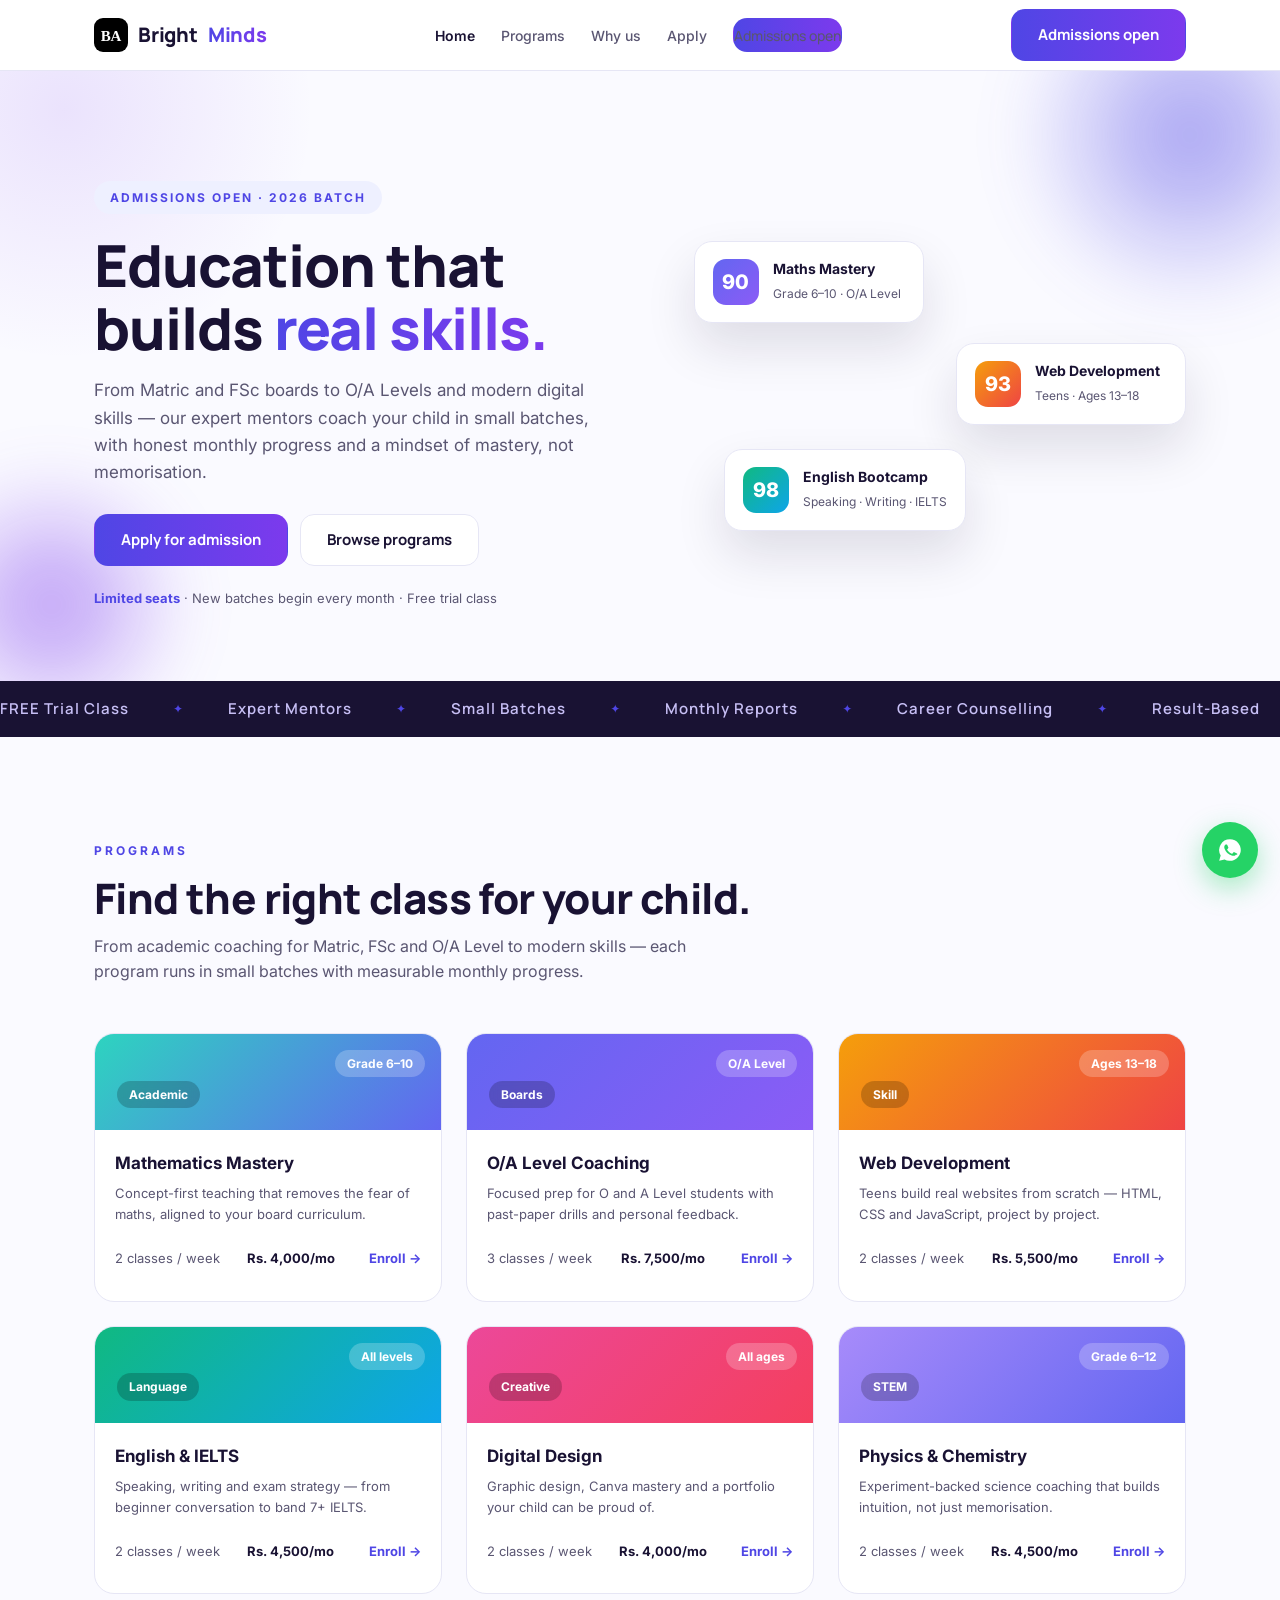
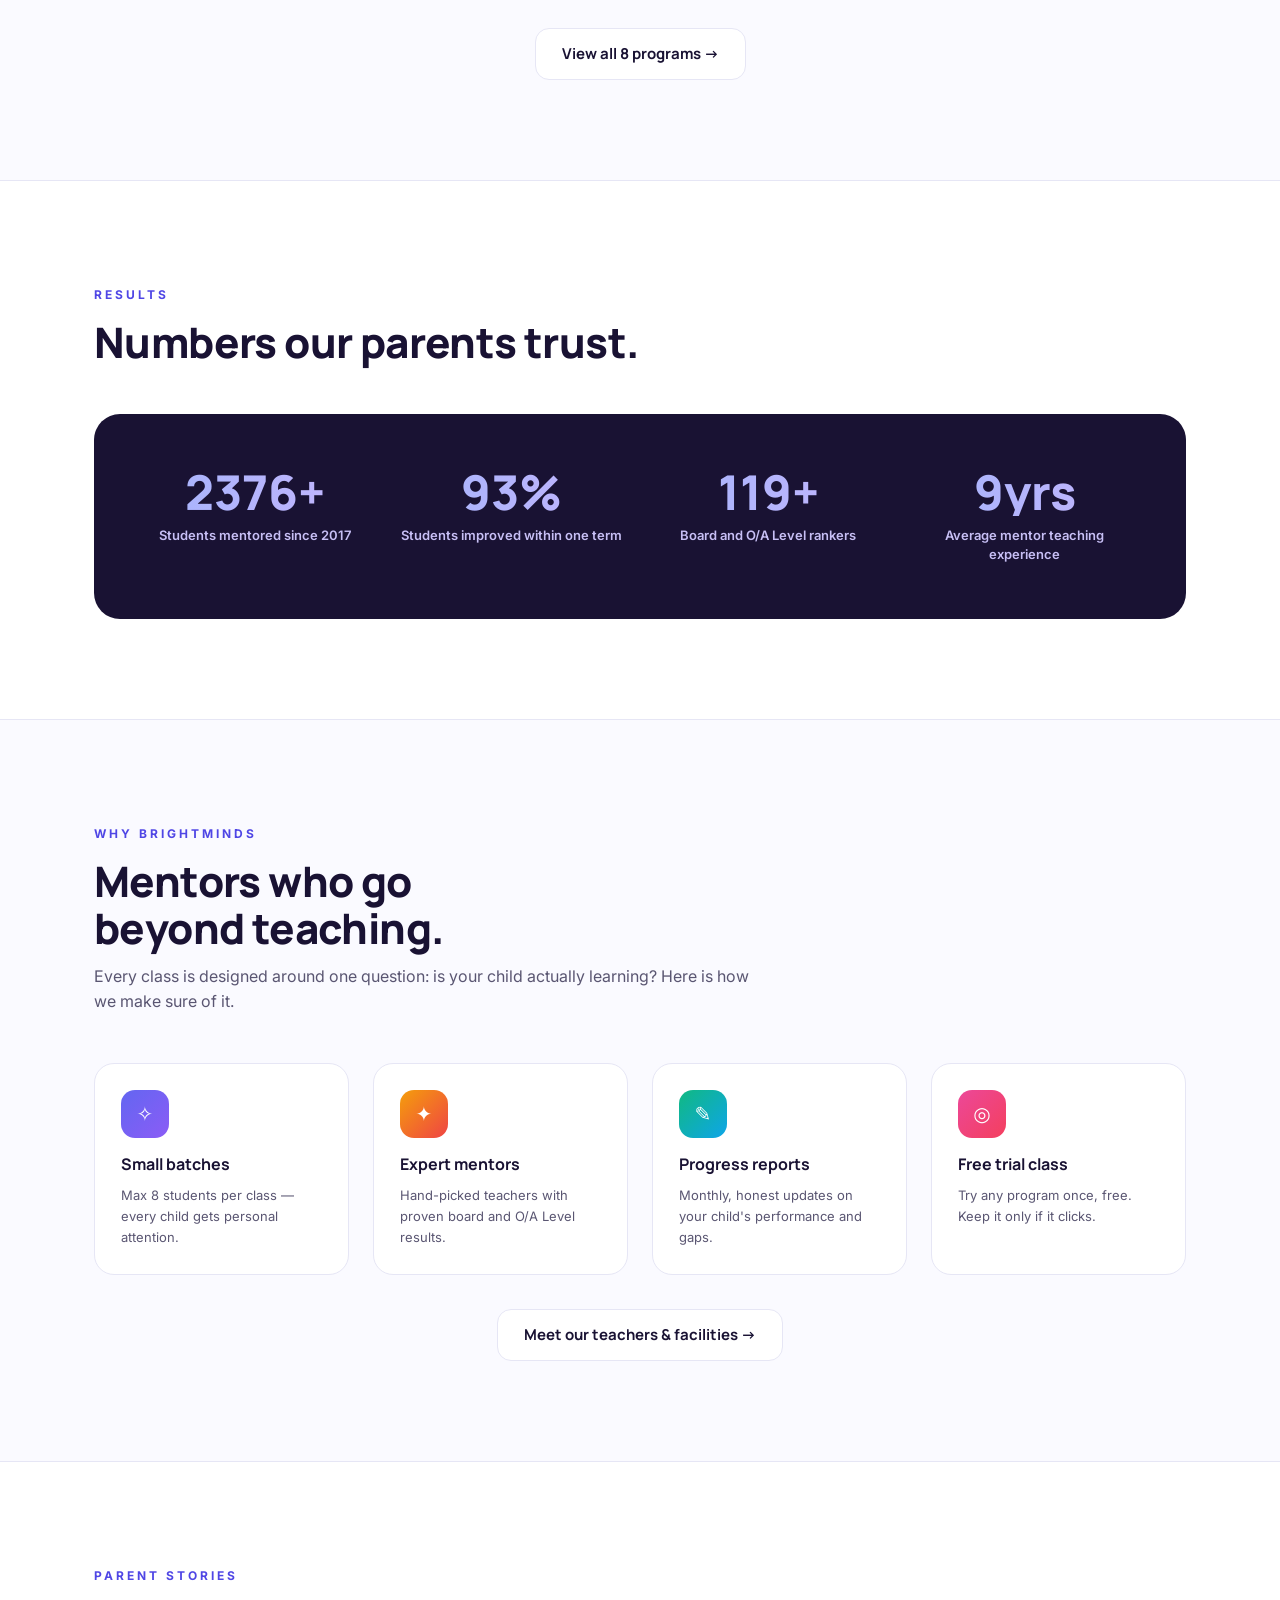
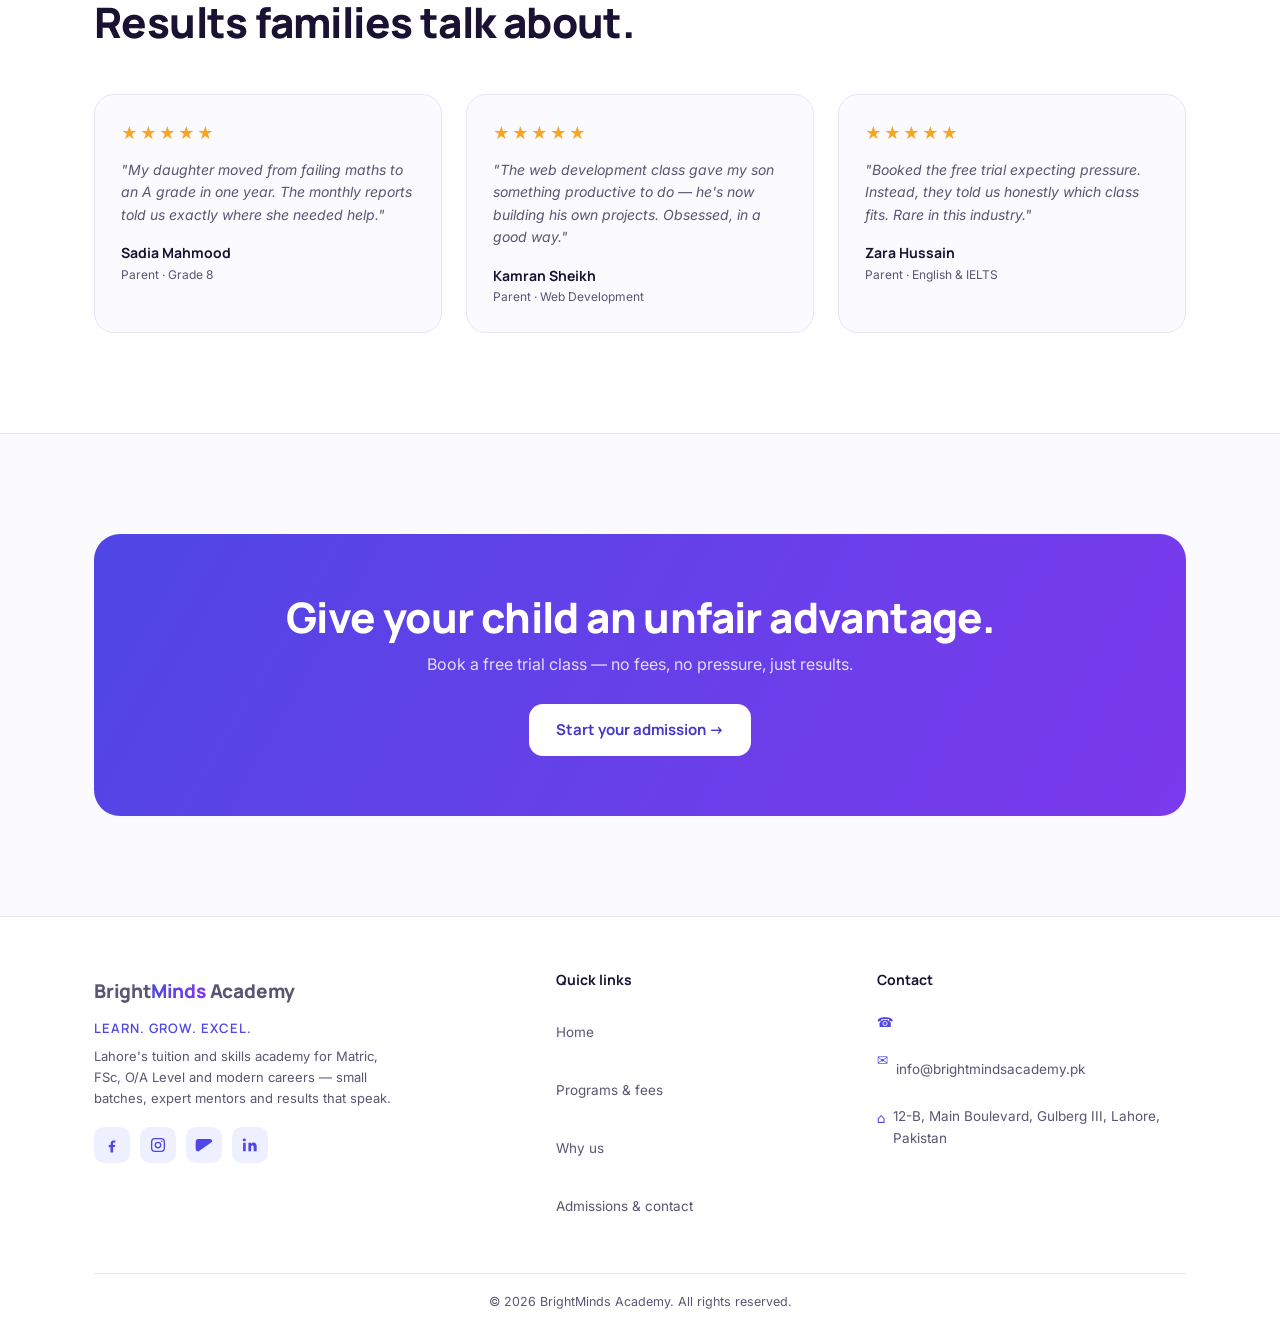
==== commit 42ccc664: "Remove phone numbers; add brand logo + header animations" ====
--- a/index.html
+++ b/index.html
@@ -16,7 +16,7 @@
 
 <header>
   <div class="container nav">
-    <a class="brand" href="index.html">Bright<em>Minds</em></a>
+    <a class="brand" href="index.html"><svg class="logo" width="34" height="34" viewBox="0 0 34 34" aria-hidden="true"><rect width="34" height="34" rx="9" fill="4F46E5"/><text x="17" y="23" text-anchor="middle" font-family="Georgia,serif" font-size="15" fill="#fff">BA</text></svg>Bright<em>Minds</em></a>
     <button class="nav-toggle" id="navToggle" aria-expanded="false" aria-controls="navLinks">
       <span class="bar"></span><span class="bar"></span><span class="bar"></span>
       <span class="sr-only">Toggle navigation menu</span>
@@ -177,7 +177,7 @@
       <div>
         <h4 class="foot-h">Contact</h4>
         <ul class="foot-links">
-          <li><span class="em" aria-hidden="true">☎</span><a href="tel:03000000000">0300 000 0000</a></li>
+          <li><span class="em" aria-hidden="true">☎</span></li>
           <li><span class="em" aria-hidden="true">✉</span><a href="mailto:info@brightmindsacademy.pk">info@brightmindsacademy.pk</a></li>
           <li><span class="em" aria-hidden="true">⌂</span>12-B, Main Boulevard, Gulberg III, Lahore, Pakistan</li>
         </ul>
@@ -187,7 +187,7 @@
   </div>
 </footer>
 
-<a class="wa" href="https://wa.me/923165661622" target="_blank" rel="noopener" aria-label="Chat with BrightMinds Academy on WhatsApp">
+<a class="wa" href="apply.html" target="_blank" rel="noopener" aria-label="Chat with BrightMinds Academy on WhatsApp">
   <svg width="26" height="26" viewBox="0 0 24 24" fill="currentColor" aria-hidden="true"><path d="M12 2a10 10 0 0 0-8.6 15.1L2 22l5-1.3A10 10 0 1 0 12 2zm5.5 14.1c-.2.6-1.2 1.2-1.7 1.2-.5.1-1 .2-3.3-.7-2.8-1.1-4.6-4-4.7-4.2-.1-.2-1.1-1.5-1.1-2.9s.7-2 1-2.3c.2-.3.5-.3.7-.3h.5c.2 0 .4 0 .6.5l.9 2.1c.1.2.1.4 0 .6l-.5.7-.4.4c-.1.1-.3.3-.1.6.2.3.8 1.3 1.7 2.1 1.2 1.1 2.2 1.4 2.5 1.5.3.2.5.1.7-.1l1-1.2c.2-.3.4-.2.7-.1l2 1c.3.1.5.2.6.3.1.1.1.8-.1 1.3z"/></svg>
 </a>
 
--- a/css/style.css
+++ b/css/style.css
@@ -297,4 +297,14 @@
   .course-pill{min-width:200px;left:0 !important;right:auto !important}
   .stats{gap:22px}
   .nav>.btn-indigo{display:none}
-}+}
+/* header logo + entrance animation (portfolio polish) */
+header{animation:navIn .7s cubic-bezier(.2,.7,.2,1) both}
+@keyframes navIn{from{transform:translateY(-100%);opacity:0}to{transform:none;opacity:1}}
+.brand{display:flex;align-items:center;gap:10px}
+.brand .logo{width:34px;height:34px;flex:none;animation:logoPop .6s .25s cubic-bezier(.34,1.56,.64,1) both}
+.logo{animation:logoPop .6s .25s cubic-bezier(.34,1.56,.64,1) both}
+@keyframes logoPop{from{opacity:0;transform:scale(.4) rotate(-14deg)}to{opacity:1;transform:none}}
+.nav-links a{position:relative;padding-bottom:3px}
+.nav-links a::after{content:"";position:absolute;left:0;bottom:0;width:0;height:1px;background:currentColor;transition:width .3s ease}
+.nav-links a:hover::after{width:100%}
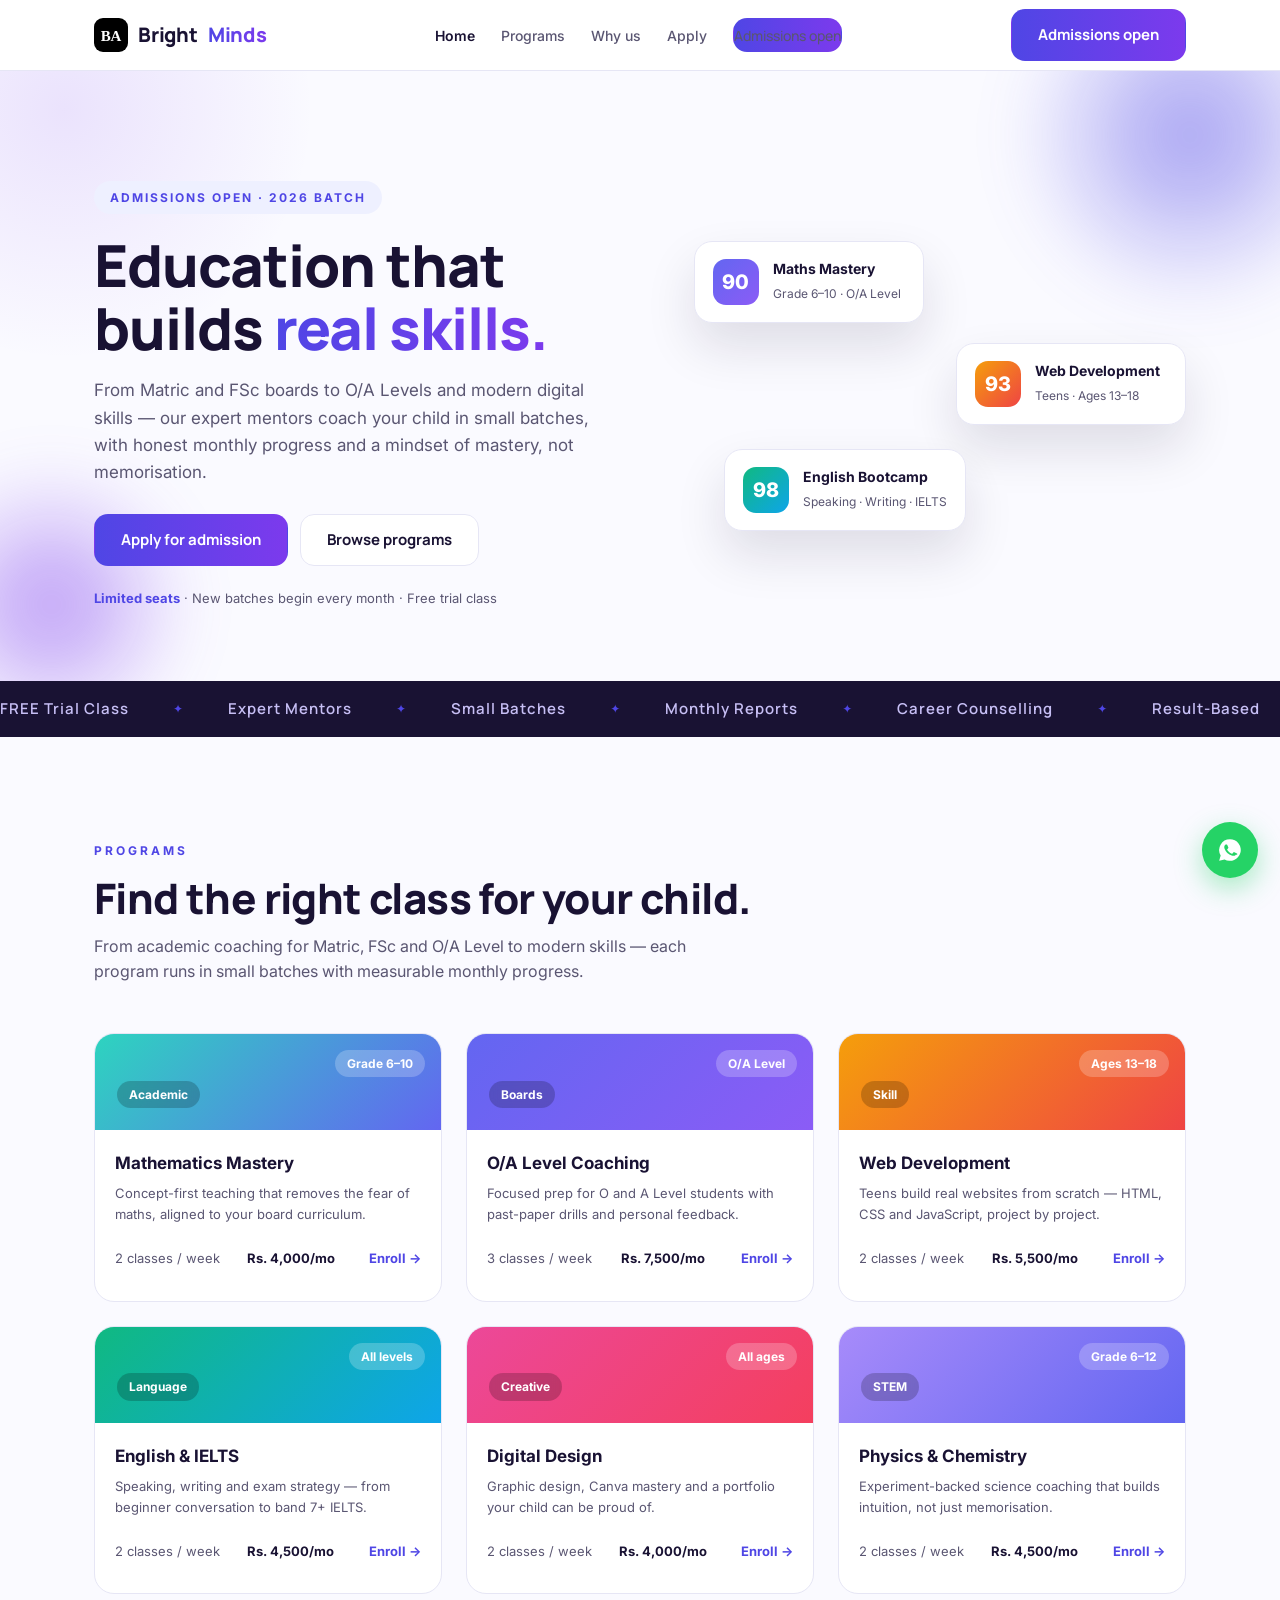
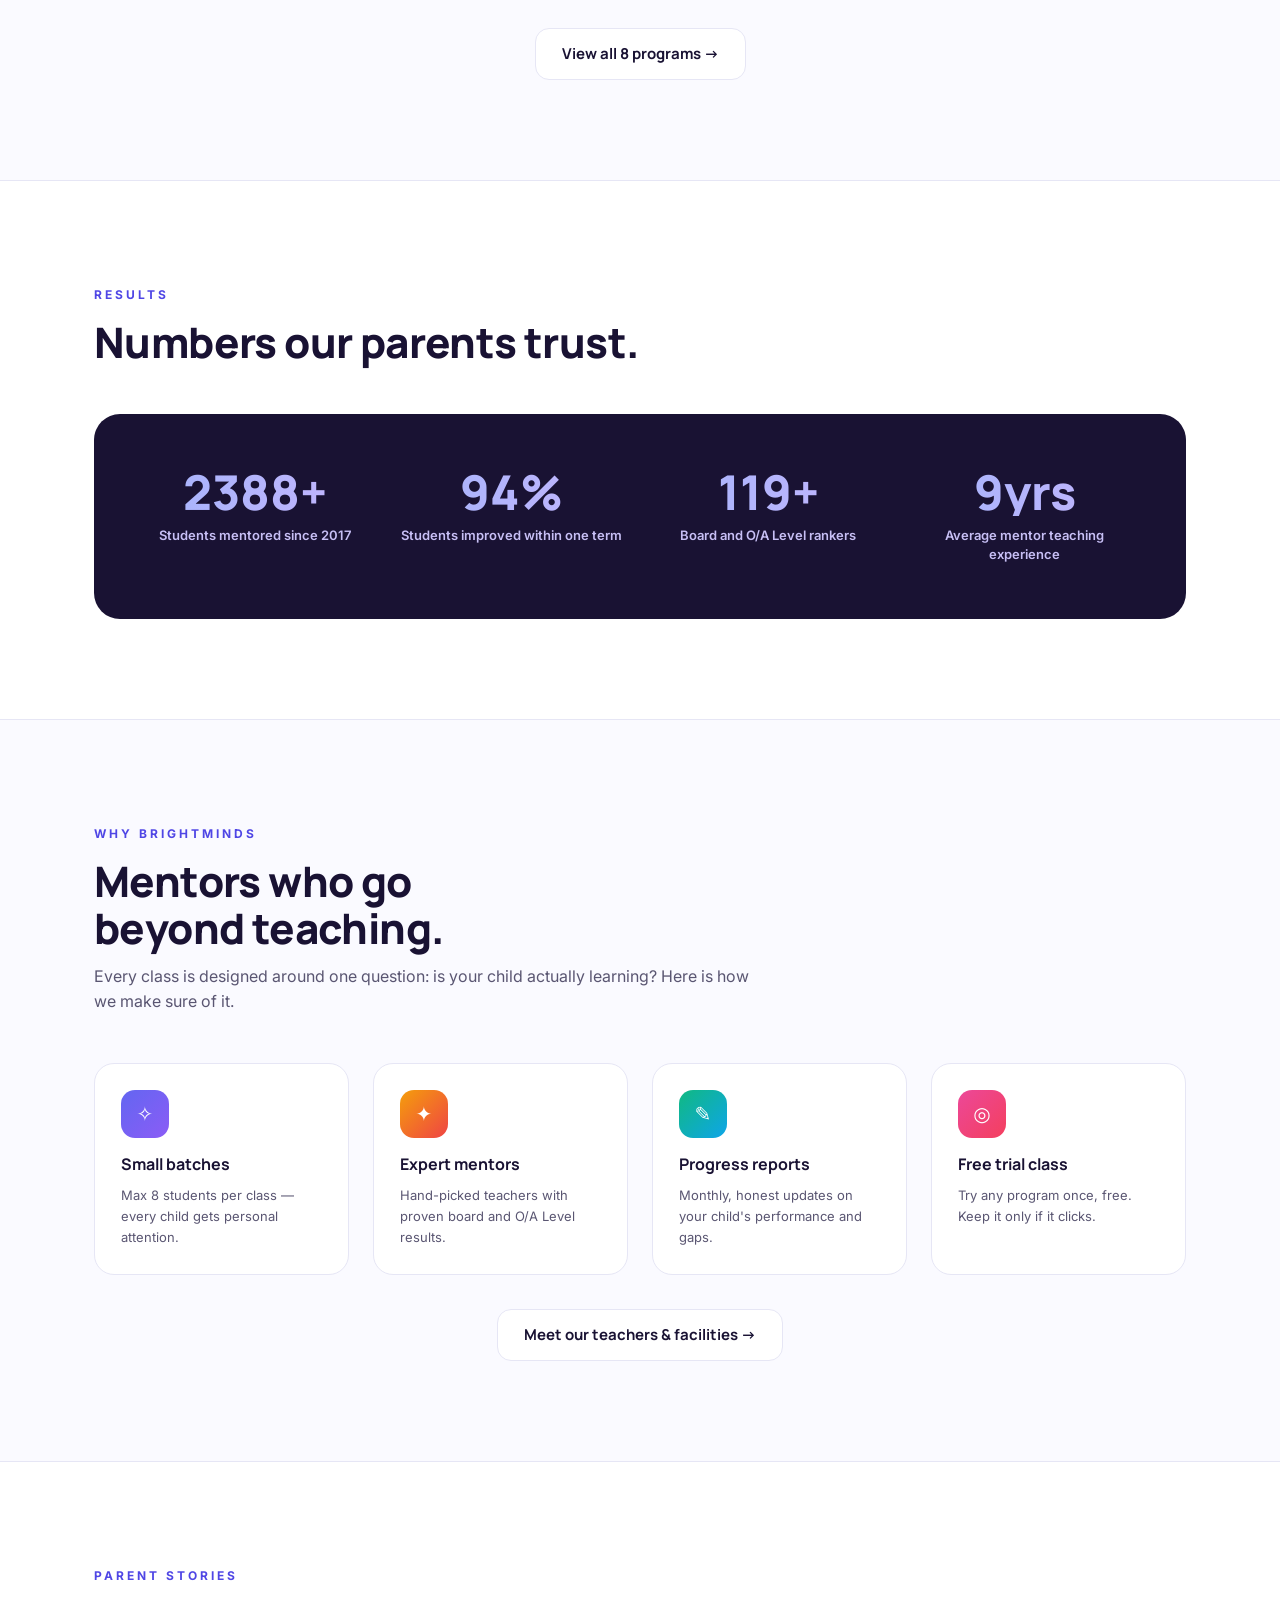
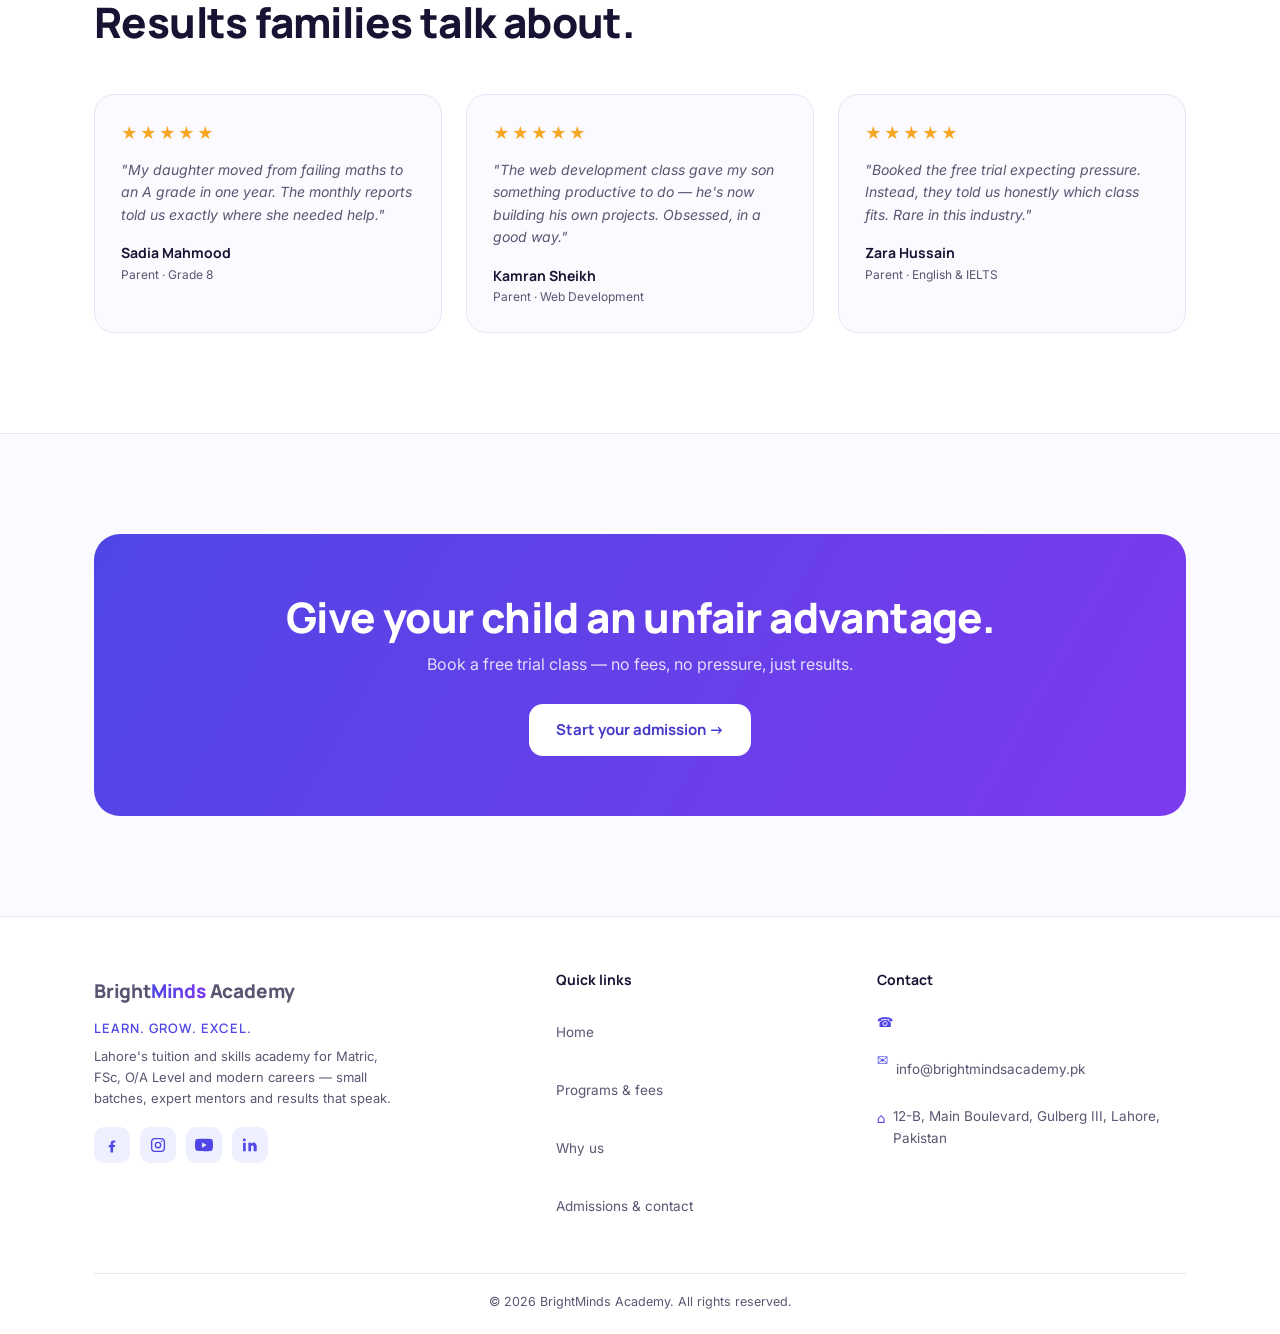
==== commit 8fcafdb9: "Fix broken YouTube icon SVG path in footer" ====
--- a/index.html
+++ b/index.html
@@ -161,7 +161,7 @@
         <div class="socials">
           <a href="#" aria-label="BrightMinds Academy on Facebook"><svg width="18" height="18" viewBox="0 0 24 24" fill="currentColor" aria-hidden="true"><path d="M13.5 21.9v-7.2h2.4l.4-2.8h-2.8V10c0-.8.2-1.4 1.4-1.4h1.5V6.1c-.3 0-1.2-.1-2.3-.1-2.3 0-3.9 1.4-3.9 4v2.1H7.7v2.8h2.3v7.2z"/></svg></a>
           <a href="#" aria-label="BrightMinds Academy on Instagram"><svg width="18" height="18" viewBox="0 0 24 24" fill="none" stroke="currentColor" stroke-width="1.8" aria-hidden="true"><rect x="3.5" y="3.5" width="17" height="17" rx="4.5"/><circle cx="12" cy="12" r="3.6"/><circle cx="17" cy="7" r="1.1" fill="currentColor" stroke="none"/></svg></a>
-          <a href="#" aria-label="BrightMinds Academy on YouTube"><svg width="18" height="18" viewBox="0 0 24 24" fill="currentColor" aria-hidden="true"><path d="M23 7.5s-.2-1.7-.9-2.4c-.9-.9-1.9-.9-2.4-1C16.5 4 12 4 12 4s-4.5 0-7.7.1c-.5.1-1.5.1-2.4 1C1.2 5.8 1 7.5 1 7.5S.8 9.5.8 11.5v1.9c0 2 .2 4 .2 4s.2 1.7.9 2.4c.9.9 2.1.9 2.6 1 1.9.2 7.5.2 7.5s4.5 0 7.7-.1c.5-.1 1.5-.1 2.4-1 .7-.7.9-2.4.9-2.4s.2-2 .2-4v-1.9c0-2-.2-4-.2-4zM9.8 15V8.4l6.2 3.3z"/></svg></a>
+          <a href="#" aria-label="BrightMinds Academy on YouTube"><svg width="18" height="18" viewBox="0 0 24 24" fill="currentColor" aria-hidden="true"><path d="M23.5 6.2c-.3-1-1-1.8-2-2.1C19.9 3.5 12 3.5 12 3.5s-7.9 0-9.5.6c-1 .3-1.8 1.1-2 2.2C0 8.1 0 12 0 12s0 3.9.5 5.8c.3 1 1 1.8 2 2 2.1.7 9.5.7 9.5.7s7.4 0 9.5-.7c1-.3 1.8-1 2-2C24 15.9 24 12 24 12s0-3.9-.5-5.8zM9.5 15.5v-7l6 3.5-6 3.5z"/></svg></a>
           <a href="#" aria-label="BrightMinds Academy on LinkedIn"><svg width="18" height="18" viewBox="0 0 24 24" fill="currentColor" aria-hidden="true"><path d="M20.4 20.4h-3.5v-5.6c0-1.3-.5-2.2-1.7-2.2-.9 0-1.4.6-1.7 1.2-.1.2-.1.5-.1.8v5.8H9.9V9h3.5v1.6c.5-.7 1.3-1.8 3.3-1.8 2.4 0 4.2 1.6 4.2 4.9v6.7zM4.5 3.3c-1.2 0-2 .8-2 1.9 0 1.1.8 1.9 2 1.9s2-.8 2-1.9c-.1-1.1-.9-1.9-2-1.9zM2.8 20.4h3.5V9H2.8z"/></svg></a>
         </div>
       </div>
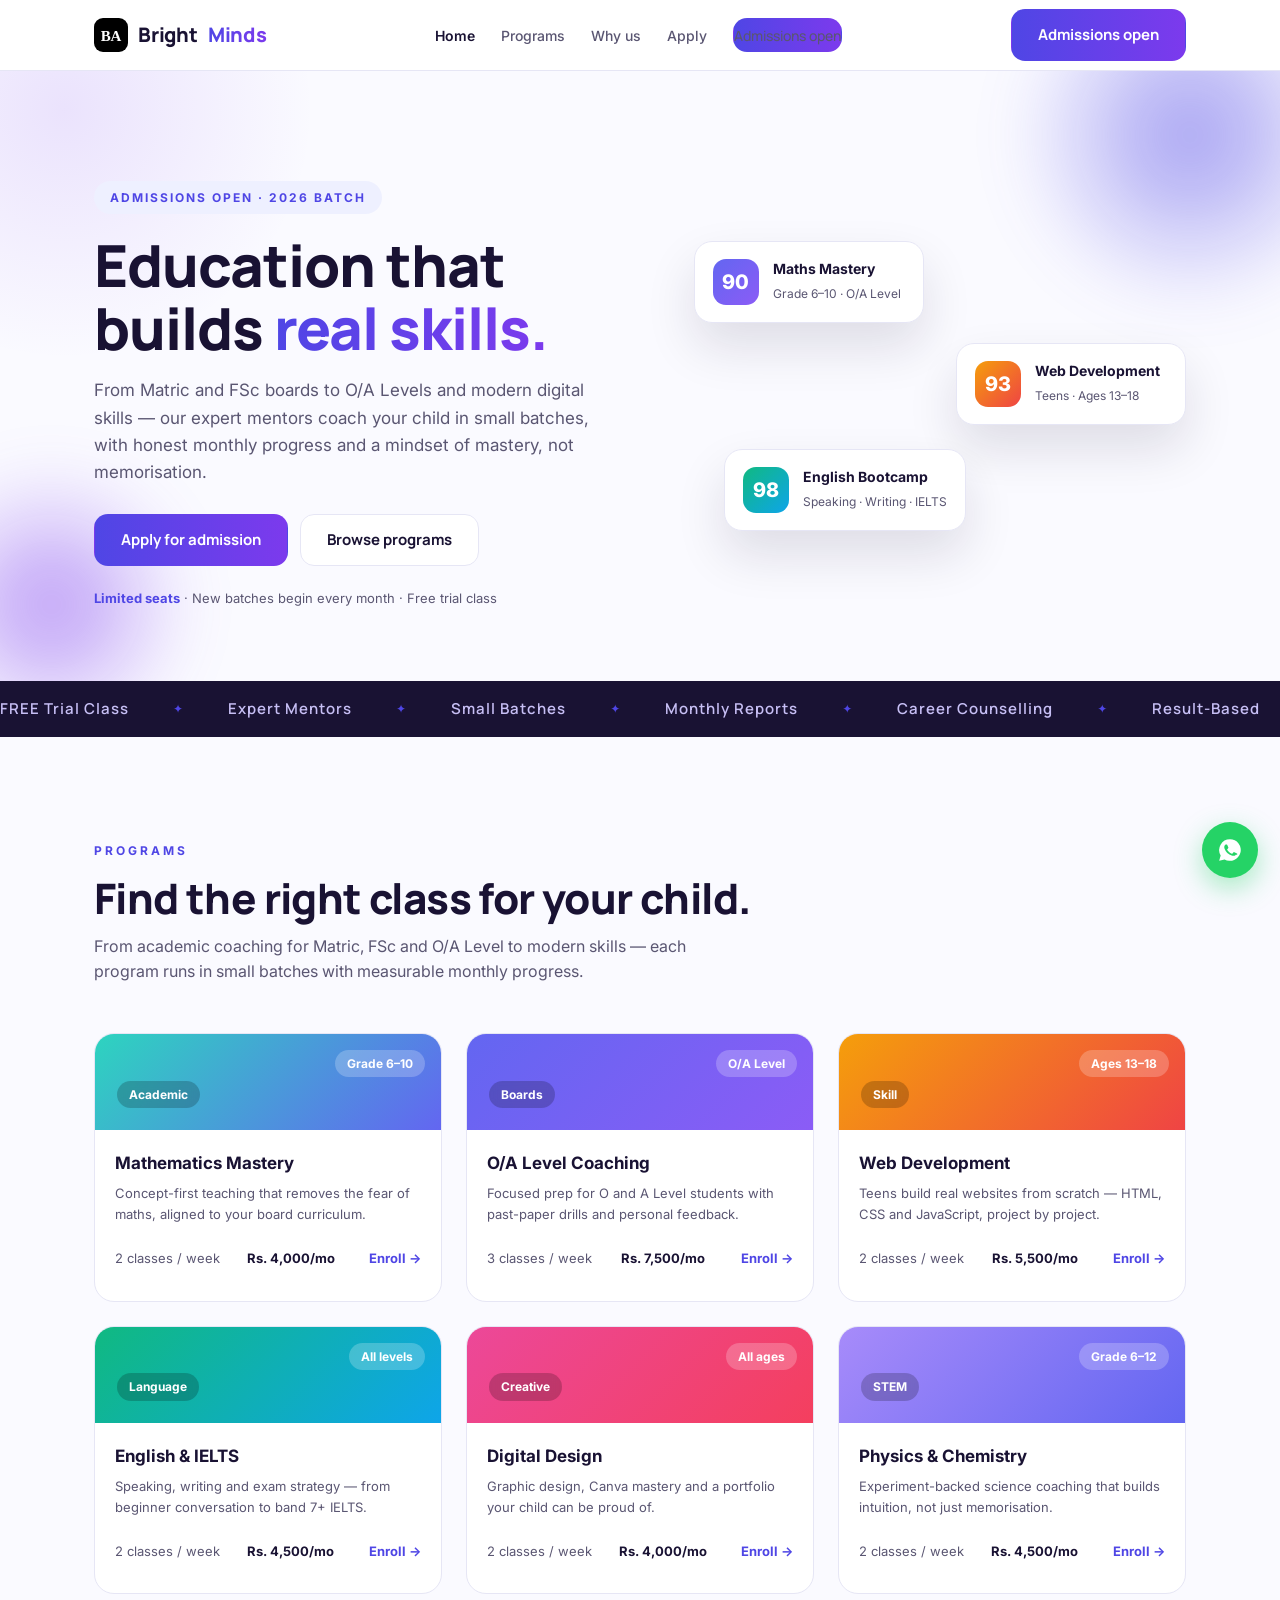
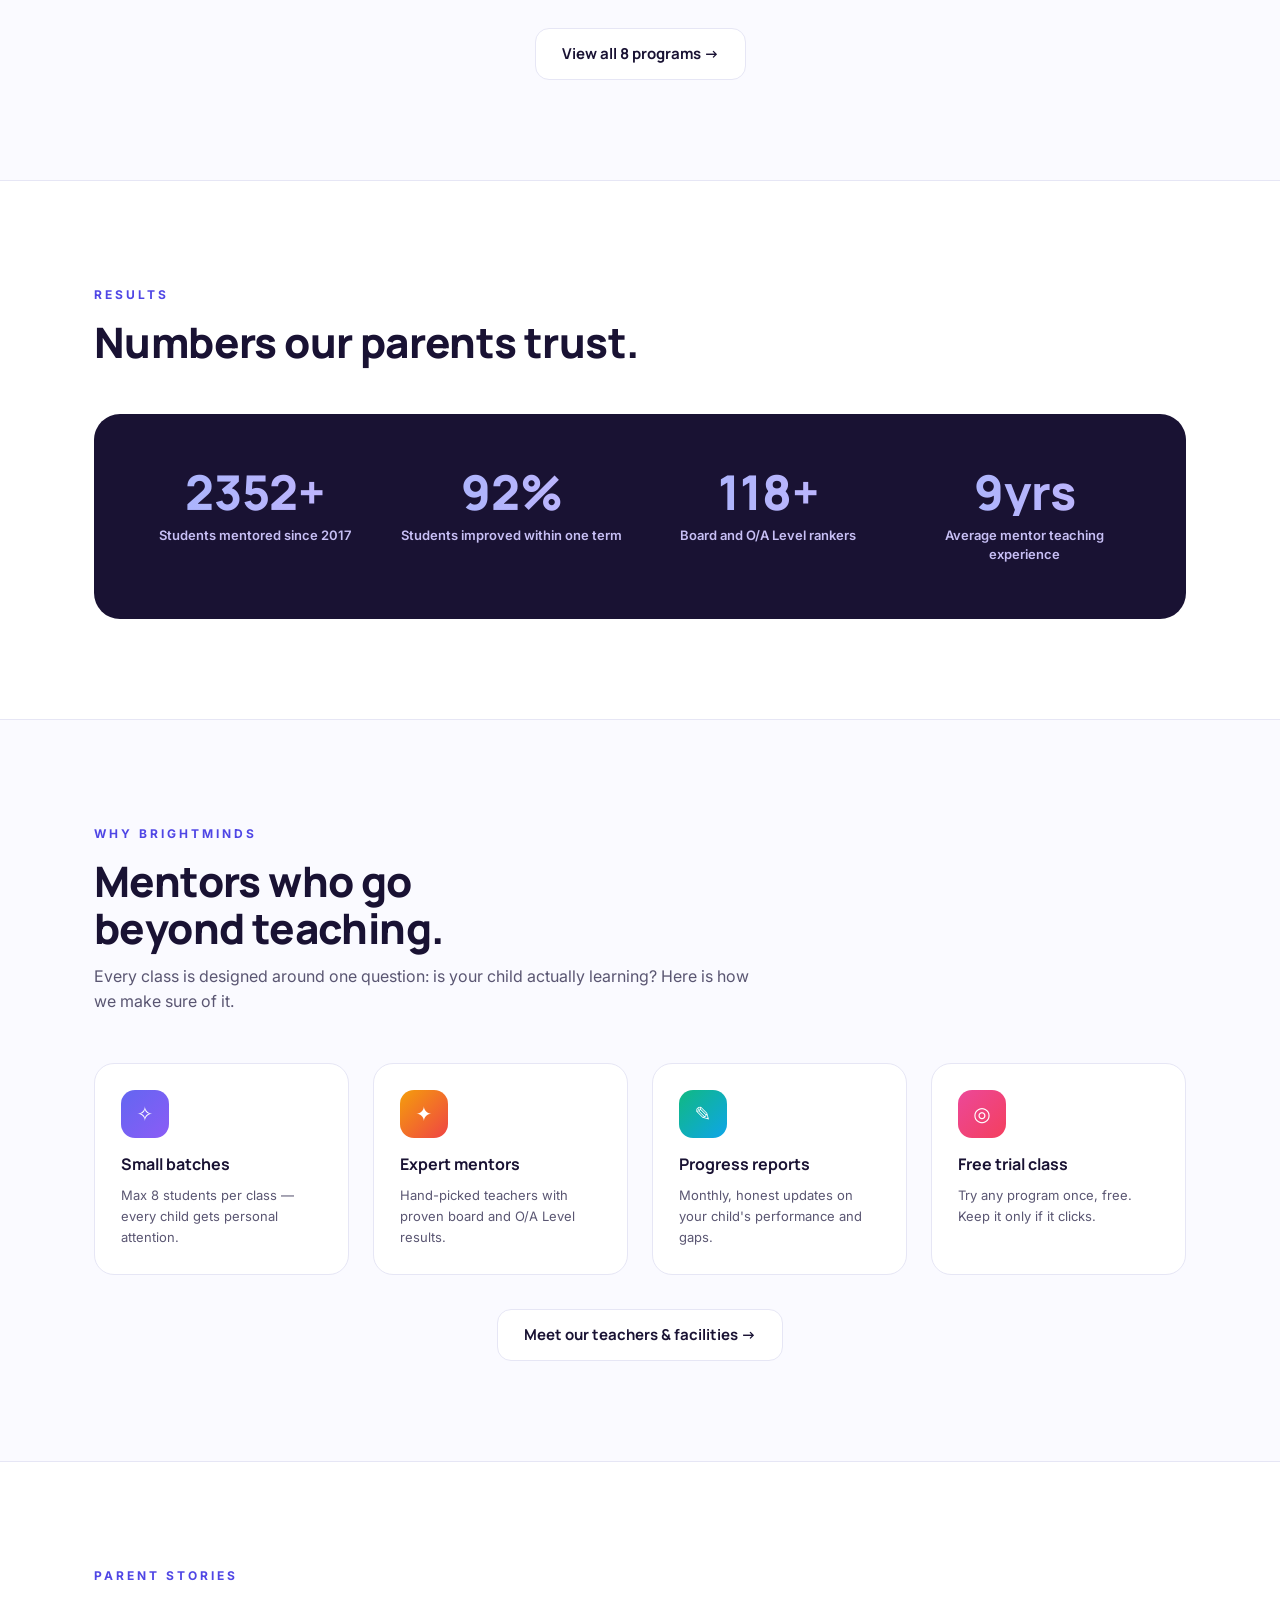
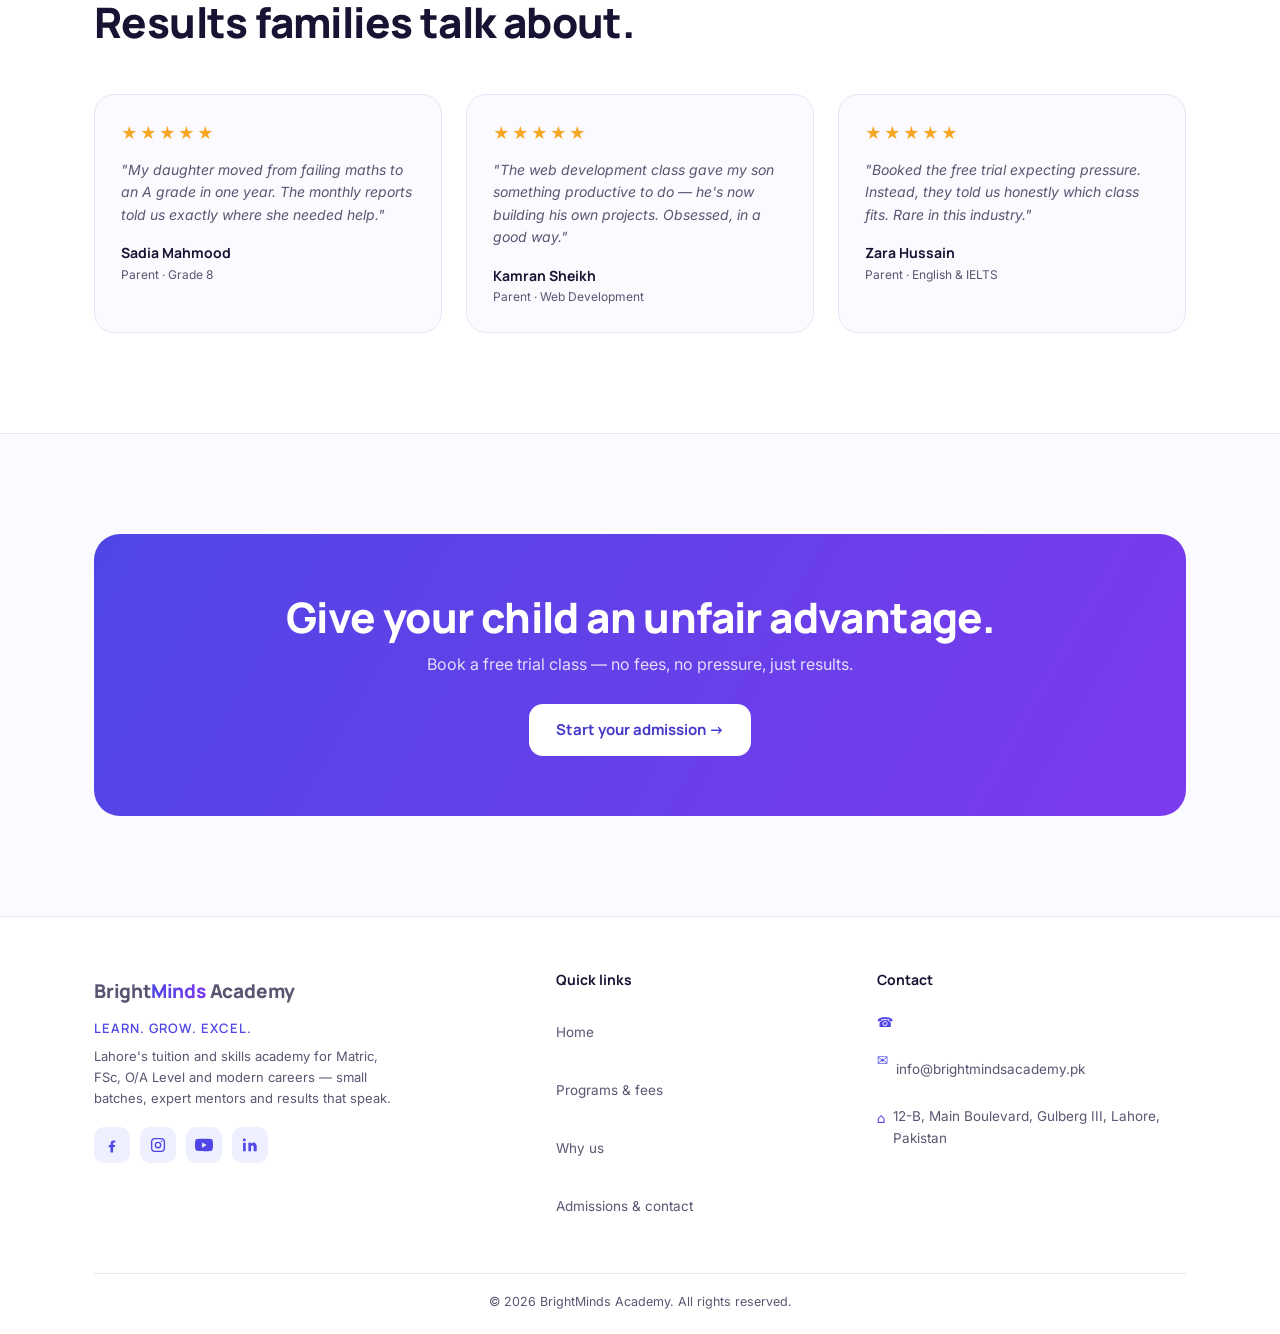
==== commit dc0023d7: "Add brand favicon (SVG)" ====
--- a/index.html
+++ b/index.html
@@ -3,6 +3,7 @@
 <head>
 <meta charset="UTF-8" />
 <meta name="viewport" content="width=device-width, initial-scale=1.0" />
+<link rel="icon" type="image/svg+xml" href="/favicon.svg" />
 <title>BrightMinds Academy — Coaching &amp; Skills Hub in Lahore | Learn. Grow. Excel.</title>
 <meta name="description" content="BrightMinds Academy, Lahore — academic coaching (Matric, FSc, O/A Level), modern skills and language programs with expert mentors, small batches and real results." />
 <link rel="preconnect" href="https://fonts.googleapis.com" />
